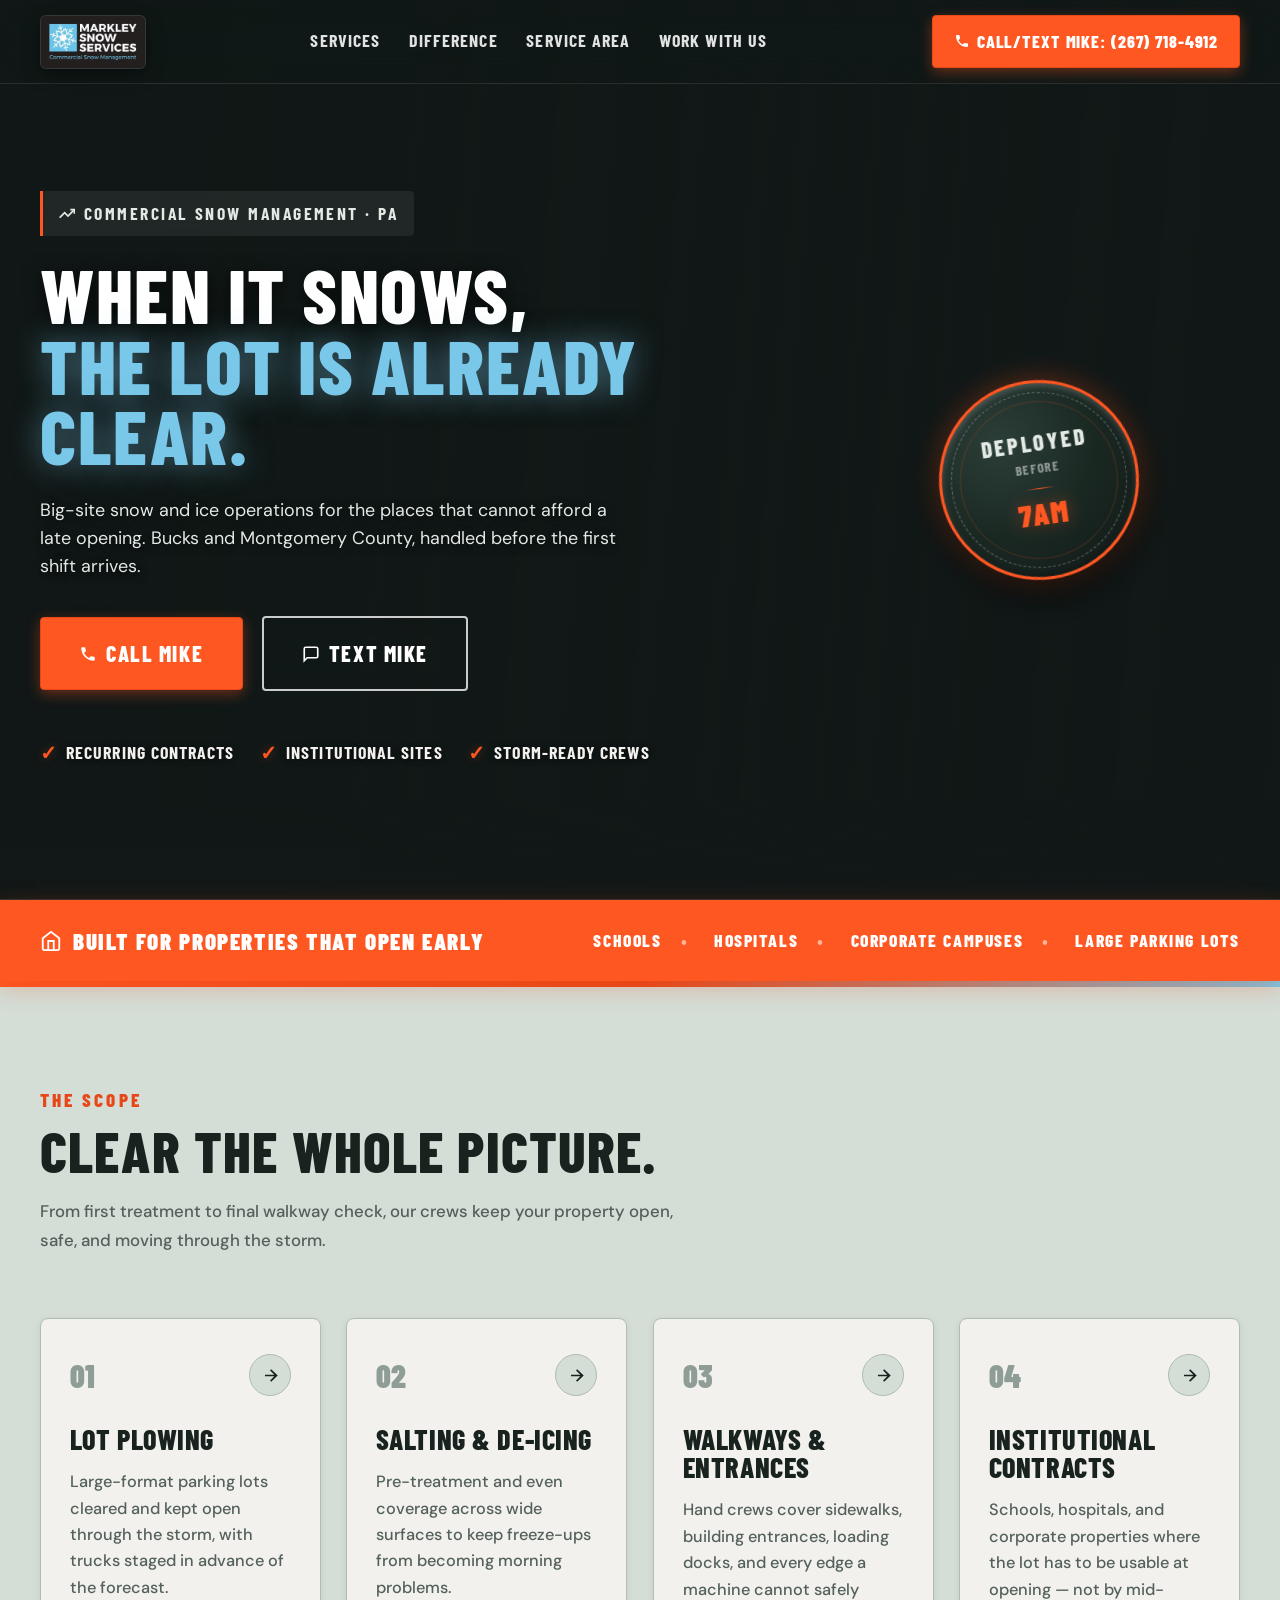
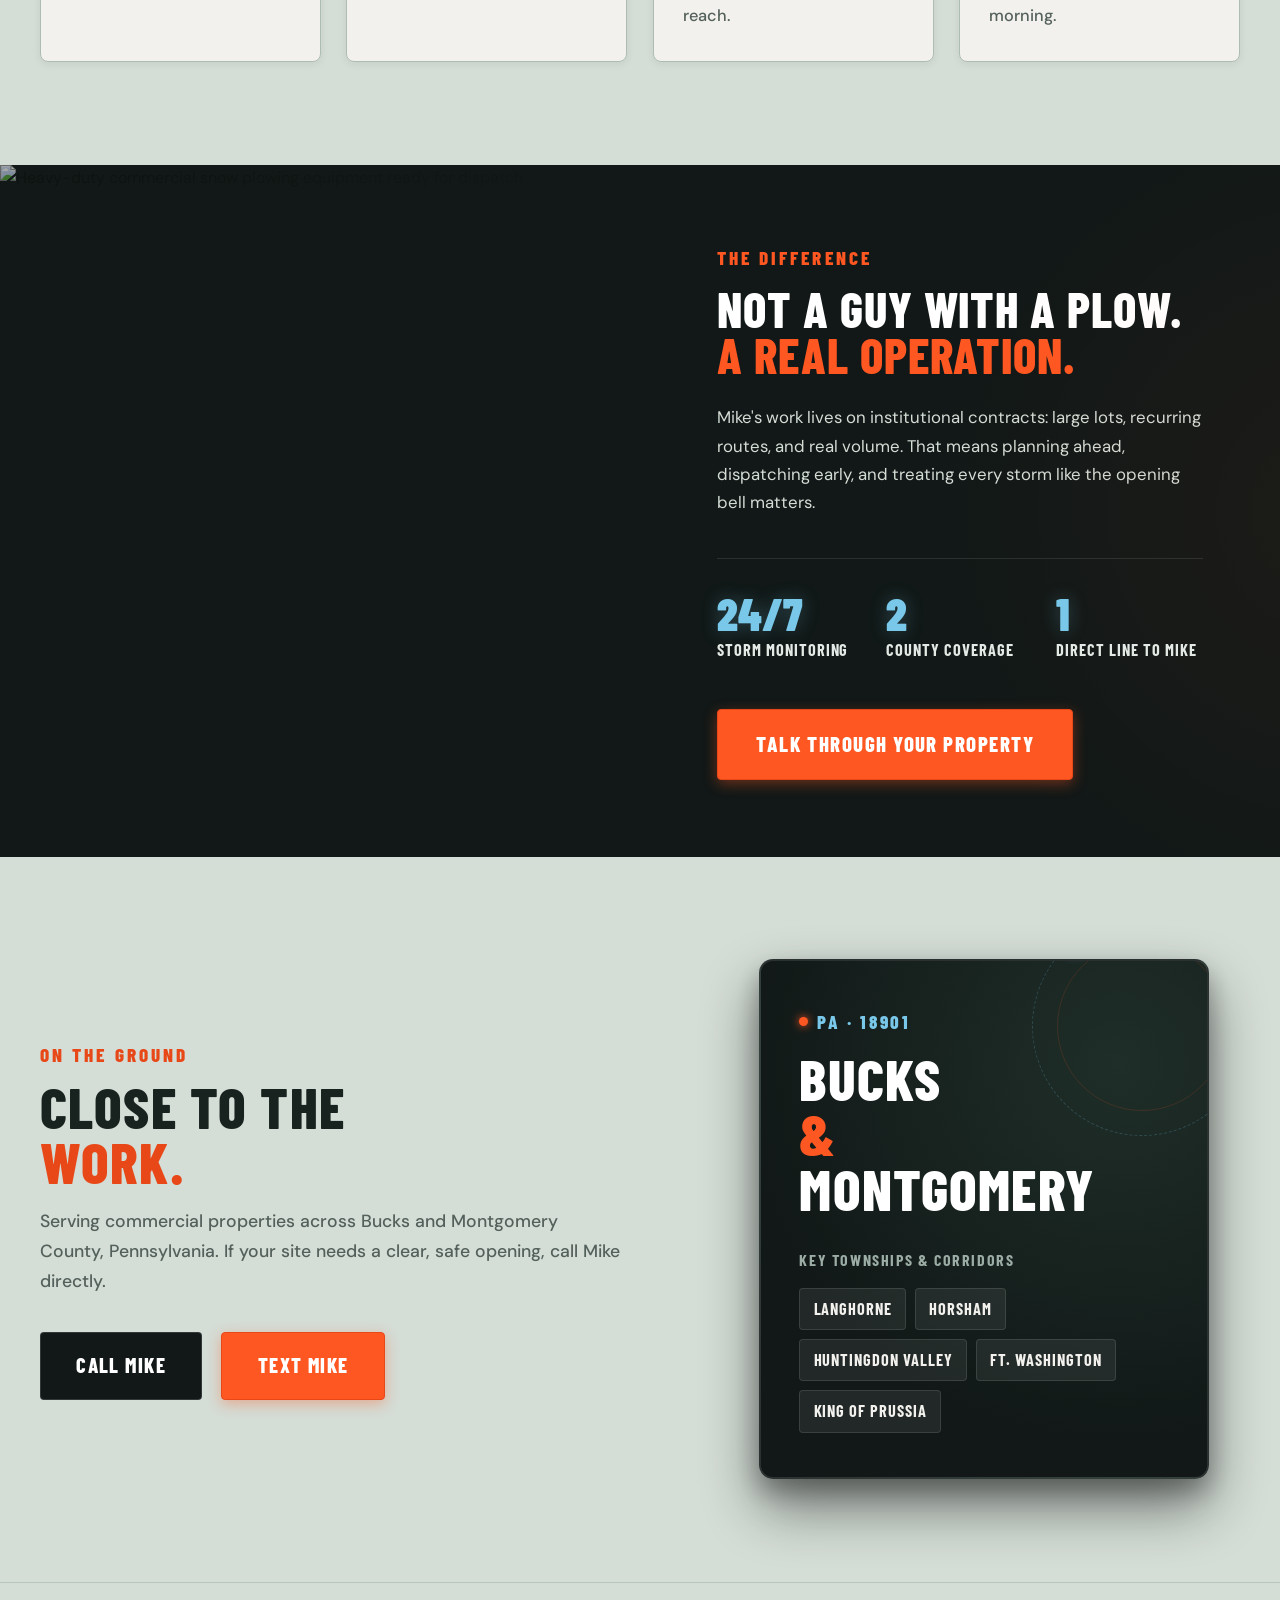
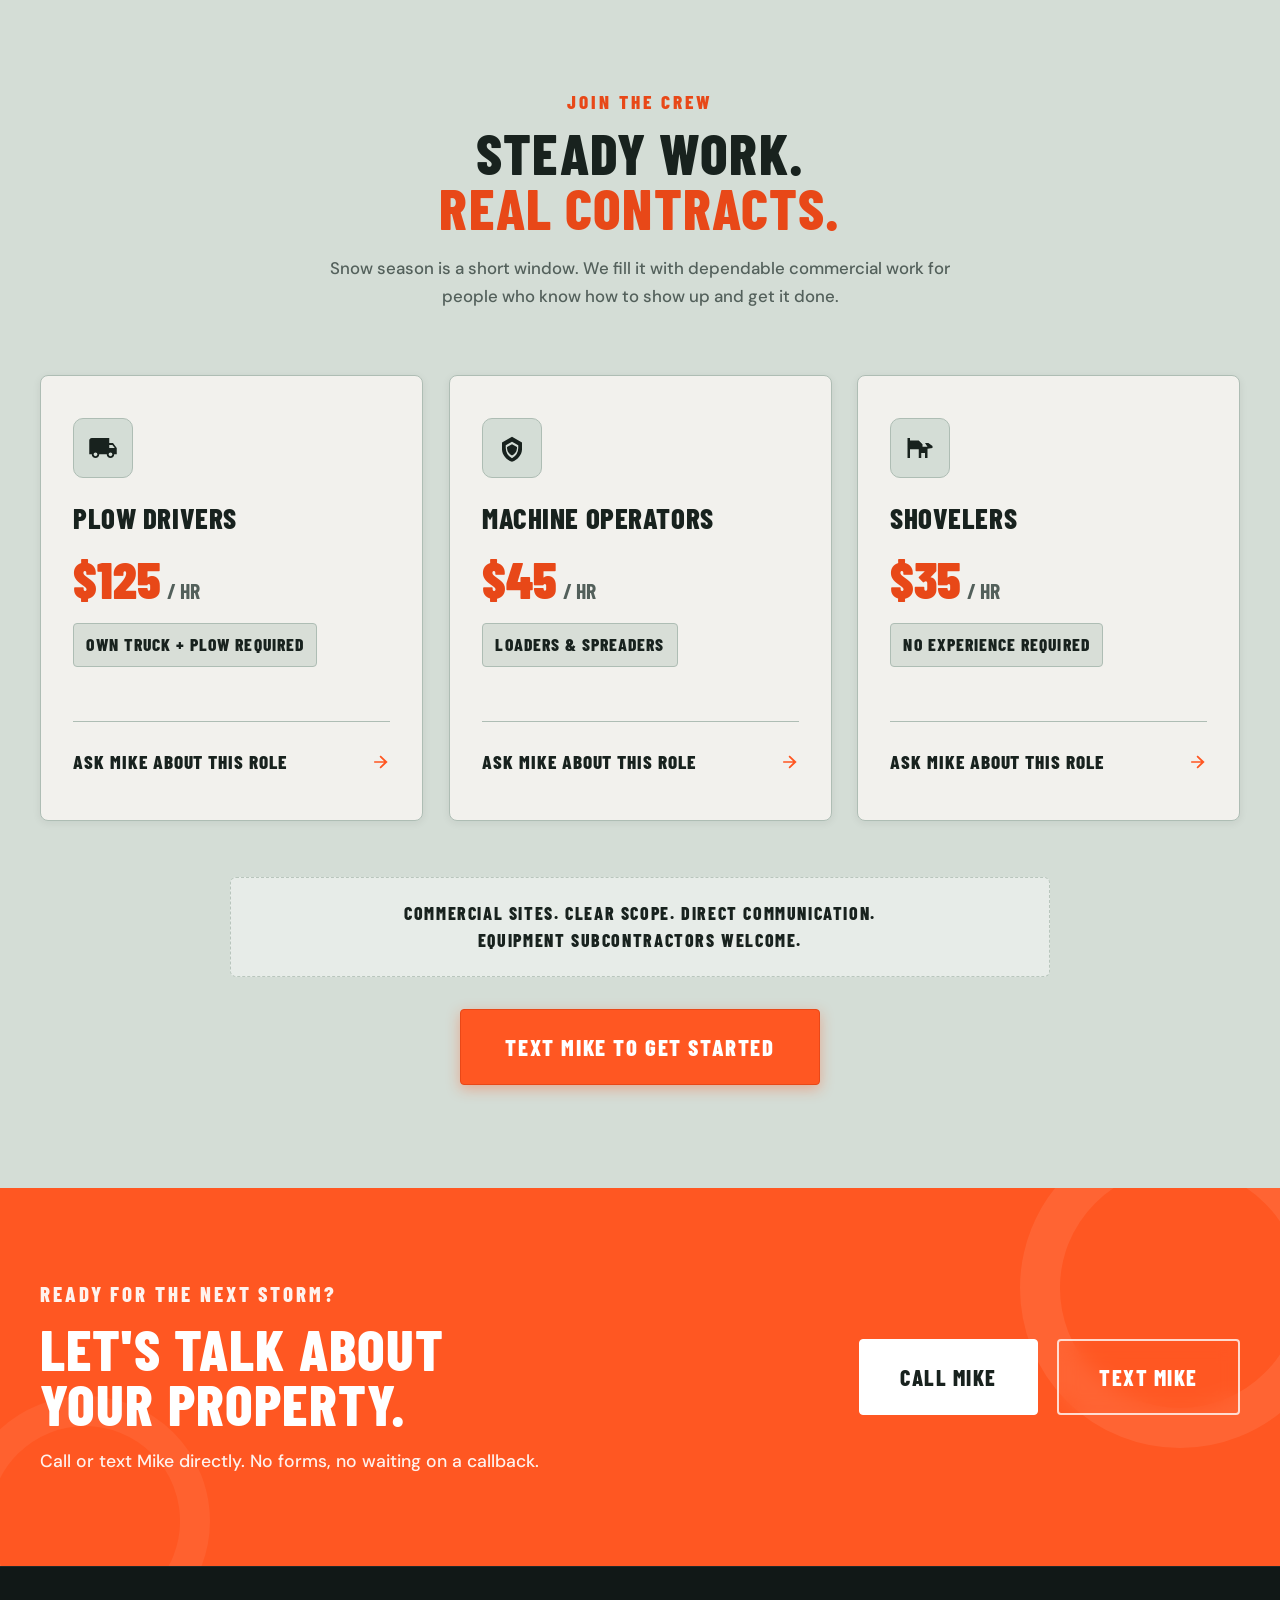
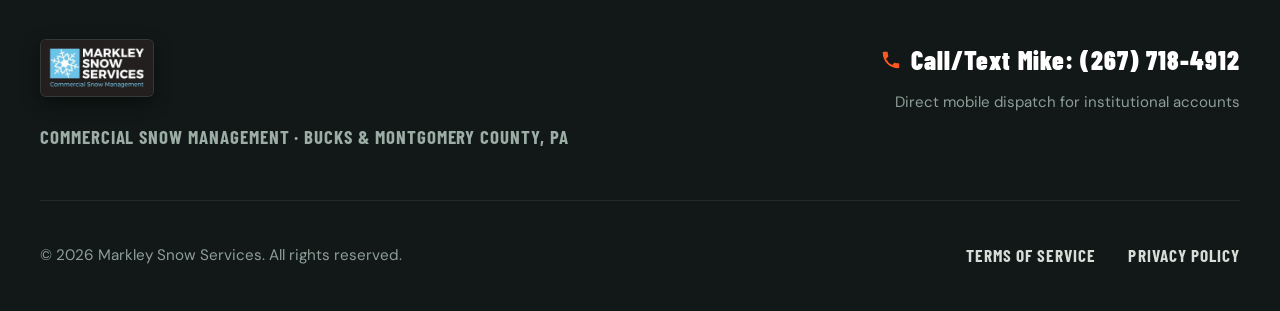
==== index.html @ 9f3886d8 "Initial commit" ====
<!DOCTYPE html>
<html lang="en">
<head>
  <meta charset="UTF-8">
  <meta name="viewport" content="width=device-width, initial-scale=1.0">
  <title>Markley Snow Services | Commercial Snow Management · Bucks &amp; Montgomery County, PA</title>
  <meta name="description" content="Commercial snow management and snow removal for institutional sites in Bucks and Montgomery County, PA. Call or text Mike directly: (267) 718-4912. Lot plowing, salting, de-icing, and recurring institutional contracts.">
  <meta name="robots" content="index, follow">
  <link rel="preconnect" href="https://fonts.googleapis.com">
  <link rel="preconnect" href="https://fonts.gstatic.com" crossorigin>
  <link rel="stylesheet" href="css/style.css">
  <link rel="icon" type="image/jpeg" href="logo.jpg">
</head>
<body>

  <!-- ================================================================
       NAVIGATION BAR — Sticky glassmorphic, 3D logo, mobile drawer
       ================================================================ -->
  <header class="site-nav" id="site-navigation" data-testid="site-navigation" role="banner">
    <div class="container nav-container">

      <!-- 3D Brand Logo -->
      <a href="#" class="brand-logo-wrap" data-testid="brand-home" aria-label="Markley Snow Services — Return to top">
        <div class="brand-logo-frame" role="img" aria-label="Markley Snow Services Logo">
          <img src="logo.jpg" alt="Markley Snow Services Commercial Snow Management logo" class="brand-logo-img" width="180" height="54">
        </div>
      </a>

      <!-- Desktop Navigation -->
      <nav aria-label="Primary navigation">
        <ul class="nav-menu" role="list">
          <li role="listitem"><a href="#services"              class="nav-link" data-testid="nav-services-link">Services</a></li>
          <li role="listitem"><a href="#operational-difference" class="nav-link">Difference</a></li>
          <li role="listitem"><a href="#service-area"          class="nav-link" data-testid="nav-area-link">Service Area</a></li>
          <li role="listitem"><a href="#hiring"                class="nav-link" data-testid="nav-hiring-link">Work With Us</a></li>
        </ul>
      </nav>

      <!-- Phone CTA — far right -->
      <a href="tel:+12677184912" class="nav-cta" data-testid="nav-call-link" aria-label="Call or Text Mike at (267) 718-4912">
        <svg class="nav-phone-icon" viewBox="0 0 24 24" aria-hidden="true" focusable="false">
          <path d="M6.62 10.79a15.05 15.05 0 006.59 6.59l2.2-2.2c.27-.27.67-.36 1.02-.24 1.12.37 2.33.57 3.57.57.55 0 1 .45 1 1V20c0 .55-.45 1-1 1-9.39 0-17-7.61-17-17 0-.55.45-1 1-1h3.5c.55 0 1 .45 1 1 0 1.25.2 2.45.57 3.57.11.35.03.74-.25 1.02l-2.2 2.2z"/>
        </svg>
        Call/Text Mike: (267)&nbsp;718-4912
      </a>

      <!-- Mobile Hamburger -->
      <button class="mobile-menu-btn"
              id="mobile-menu-button"
              data-testid="mobile-menu-button"
              aria-label="Toggle navigation menu"
              aria-expanded="false"
              aria-controls="mobile-nav-drawer">
        <!-- Hamburger icon (shown by default) -->
        <svg class="hamburger-icon" viewBox="0 0 24 24" fill="none" aria-hidden="true" focusable="false">
          <line x1="3" y1="6"  x2="21" y2="6"></line>
          <line x1="3" y1="12" x2="21" y2="12"></line>
          <line x1="3" y1="18" x2="21" y2="18"></line>
        </svg>
        <!-- Close icon (shown when open via CSS) -->
        <svg class="close-icon" viewBox="0 0 24 24" fill="none" aria-hidden="true" focusable="false">
          <line x1="18" y1="6"  x2="6"  y2="18"></line>
          <line x1="6"  y1="6"  x2="18" y2="18"></line>
        </svg>
      </button>
    </div>

    <!-- Mobile Slide Drawer -->
    <nav class="mobile-nav-drawer" id="mobile-nav-drawer" aria-label="Mobile navigation" aria-hidden="true">
      <a href="#services"               class="nav-link">Services</a>
      <a href="#operational-difference" class="nav-link">The Difference</a>
      <a href="#service-area"           class="nav-link">Service Area</a>
      <a href="#hiring"                 class="nav-link">Work With Us</a>
      <a href="tel:+12677184912"        class="nav-cta">Call/Text Mike: (267) 718-4912</a>
    </nav>
  </header>

  <main id="main-content">

    <!-- ================================================================
         HERO — Full Viewport, Deep Scrim, 3D Parallax, Floating Badge
         ================================================================ -->
    <section class="hero-section" id="hero-section" data-testid="hero-section" aria-label="Hero">

      <!-- Parallax Background Image Layer -->
      <div class="hero-bg-wrapper" aria-hidden="true">
        <img
          src="https://images.pexels.com/photos/35826506/pexels-photo-35826506.jpeg?auto=compress&cs=tinysrgb&dpr=2&h=1200&w=1600"
          alt=""
          class="hero-bg-img"
          loading="eager"
          fetchpriority="high"
        >
      </div>
      <!-- Directional contrast overlay (text safe on left, image reveals on right) -->
      <div class="hero-overlay"     aria-hidden="true"></div>
      <div class="hero-bottom-fade" aria-hidden="true"></div>

      <div class="container hero-container">

        <!-- Left: Hero Copy -->
        <div class="hero-content">

          <div class="hero-eyebrow">
            <svg width="16" height="16" viewBox="0 0 24 24" fill="none" stroke="currentColor" stroke-width="2.5" aria-hidden="true">
              <polyline points="23 7 13.5 16.5 8.5 11.5 1 19"></polyline>
              <polyline points="17 7 23 7 23 13"></polyline>
            </svg>
            COMMERCIAL SNOW MANAGEMENT · PA
          </div>

          <h1 class="hero-title">
            <span class="title-white">WHEN IT SNOWS,</span>
            <span class="title-blue">THE LOT IS ALREADY CLEAR.</span>
          </h1>

          <p class="hero-description">
            Big-site snow and ice operations for the places that cannot afford a late opening.
            Bucks and Montgomery County, handled before the first shift arrives.
          </p>

          <div class="hero-actions">
            <a href="tel:+12677184912" class="btn btn-primary" data-testid="call-mike-button" aria-label="Call Mike at (267) 718-4912">
              <svg width="18" height="18" viewBox="0 0 24 24" fill="currentColor" aria-hidden="true">
                <path d="M6.62 10.79a15.05 15.05 0 006.59 6.59l2.2-2.2c.27-.27.67-.36 1.02-.24 1.12.37 2.33.57 3.57.57.55 0 1 .45 1 1V20c0 .55-.45 1-1 1-9.39 0-17-7.61-17-17 0-.55.45-1 1-1h3.5c.55 0 1 .45 1 1 0 1.25.2 2.45.57 3.57.11.35.03.74-.25 1.02l-2.2 2.2z"/>
              </svg>
              CALL MIKE
            </a>
            <a href="sms:+12677184912" class="btn btn-secondary" data-testid="text-mike-button" aria-label="Text Mike at (267) 718-4912">
              <svg width="18" height="18" viewBox="0 0 24 24" fill="none" stroke="currentColor" stroke-width="2.2" aria-hidden="true">
                <path d="M21 15a2 2 0 0 1-2 2H7l-4 4V5a2 2 0 0 1 2-2h14a2 2 0 0 1 2 2z"/>
              </svg>
              TEXT MIKE
            </a>
          </div>

          <!-- Proof Points -->
          <ul class="hero-proof-list" aria-label="Service highlights">
            <li class="hero-proof-item"><span class="hero-proof-check" aria-hidden="true">✓</span> RECURRING CONTRACTS</li>
            <li class="hero-proof-item"><span class="hero-proof-check" aria-hidden="true">✓</span> INSTITUTIONAL SITES</li>
            <li class="hero-proof-item"><span class="hero-proof-check" aria-hidden="true">✓</span> STORM-READY CREWS</li>
          </ul>
        </div>

        <!-- Right: 3D Floating Stamp -->
        <div class="hero-stamp-wrap" aria-hidden="true">
          <div class="hero-stamp-badge">
            <div class="hero-stamp-inner-ring"></div>
            <div class="hero-stamp-inner-ring-2"></div>
            <span class="hero-stamp-top">DEPLOYED</span>
            <span class="hero-stamp-sub">BEFORE</span>
            <div  class="hero-stamp-divider"></div>
            <span class="hero-stamp-bottom">7AM</span>
          </div>
        </div>
      </div>
    </section>


    <!-- ================================================================
         INSTITUTIONAL CLIENT STRIP — High-vis orange
         ================================================================ -->
    <section class="client-strip" aria-label="Client types we serve">
      <div class="container client-strip-container">
        <div class="client-strip-lead">
          <svg viewBox="0 0 24 24" aria-hidden="true" focusable="false">
            <path d="M3 9l9-7 9 7v11a2 2 0 0 1-2 2H5a2 2 0 0 1-2-2z" stroke-width="2" stroke="currentColor" fill="none"/>
            <polyline points="9 22 9 12 15 12 15 22" stroke="currentColor" stroke-width="2" fill="none"/>
          </svg>
          BUILT FOR PROPERTIES THAT OPEN EARLY
        </div>
        <ul class="client-strip-types" aria-label="Target client types" role="list">
          <li class="client-type-item">SCHOOLS</li>
          <li class="client-type-item">HOSPITALS</li>
          <li class="client-type-item">CORPORATE CAMPUSES</li>
          <li class="client-type-item">LARGE PARKING LOTS</li>
        </ul>
      </div>
    </section>


    <!-- ================================================================
         SERVICES SECTION — Pale Sage, 4×3D Hover Cards
         ================================================================ -->
    <section class="services-section" id="services" data-testid="services-section">
      <div class="container">
        <div class="section-header-wrap reveal">
          <span class="section-subtitle">THE SCOPE</span>
          <h2 class="section-title">CLEAR THE WHOLE PICTURE.</h2>
          <p class="section-description">
            From first treatment to final walkway check, our crews keep your property open,
            safe, and moving through the storm.
          </p>
        </div>

        <div class="services-grid">

          <!-- Card 01: Lot Plowing -->
          <article class="service-card reveal reveal-delay-1" data-testid="service-card-01">
            <div class="service-card-header">
              <span class="service-number">01</span>
              <div class="service-arrow-wrap" aria-hidden="true">
                <svg class="service-arrow-icon" viewBox="0 0 24 24">
                  <path d="M5 13h11.86l-5.43 5.43 1.42 1.42L21.14 12l-8.29-7.85-1.42 1.42L16.86 11H5v2z"/>
                </svg>
              </div>
            </div>
            <div class="service-card-body">
              <h3 class="service-card-title">LOT PLOWING</h3>
              <p class="service-card-desc">
                Large-format parking lots cleared and kept open through the storm, with trucks
                staged in advance of the forecast.
              </p>
            </div>
          </article>

          <!-- Card 02: Salting & De-Icing -->
          <article class="service-card reveal reveal-delay-2" data-testid="service-card-02">
            <div class="service-card-header">
              <span class="service-number">02</span>
              <div class="service-arrow-wrap" aria-hidden="true">
                <svg class="service-arrow-icon" viewBox="0 0 24 24">
                  <path d="M5 13h11.86l-5.43 5.43 1.42 1.42L21.14 12l-8.29-7.85-1.42 1.42L16.86 11H5v2z"/>
                </svg>
              </div>
            </div>
            <div class="service-card-body">
              <h3 class="service-card-title">SALTING &amp; DE-ICING</h3>
              <p class="service-card-desc">
                Pre-treatment and even coverage across wide surfaces to keep freeze-ups
                from becoming morning problems.
              </p>
            </div>
          </article>

          <!-- Card 03: Walkways & Entrances -->
          <article class="service-card reveal reveal-delay-3" data-testid="service-card-03">
            <div class="service-card-header">
              <span class="service-number">03</span>
              <div class="service-arrow-wrap" aria-hidden="true">
                <svg class="service-arrow-icon" viewBox="0 0 24 24">
                  <path d="M5 13h11.86l-5.43 5.43 1.42 1.42L21.14 12l-8.29-7.85-1.42 1.42L16.86 11H5v2z"/>
                </svg>
              </div>
            </div>
            <div class="service-card-body">
              <h3 class="service-card-title">WALKWAYS &amp; ENTRANCES</h3>
              <p class="service-card-desc">
                Hand crews cover sidewalks, building entrances, loading docks, and every
                edge a machine cannot safely reach.
              </p>
            </div>
          </article>

          <!-- Card 04: Institutional Contracts -->
          <article class="service-card reveal reveal-delay-4" data-testid="service-card-04">
            <div class="service-card-header">
              <span class="service-number">04</span>
              <div class="service-arrow-wrap" aria-hidden="true">
                <svg class="service-arrow-icon" viewBox="0 0 24 24">
                  <path d="M5 13h11.86l-5.43 5.43 1.42 1.42L21.14 12l-8.29-7.85-1.42 1.42L16.86 11H5v2z"/>
                </svg>
              </div>
            </div>
            <div class="service-card-body">
              <h3 class="service-card-title">INSTITUTIONAL CONTRACTS</h3>
              <p class="service-card-desc">
                Schools, hospitals, and corporate properties where the lot has to be usable
                at opening — not by mid-morning.
              </p>
            </div>
          </article>

        </div>
      </div>
    </section>


    <!-- ================================================================
         OPERATIONAL DIFFERENCE — Split, Image Zoom + Dark Panel
         ================================================================ -->
    <section class="difference-section" id="operational-difference">
      <div class="difference-grid">

        <!-- Left: Equipment Photo -->
        <div class="diff-image-col" aria-hidden="true">
          <img
            src="https://images.pexels.com/photos/29344147/pexels-photo-29344147.jpeg?auto=compress&cs=tinysrgb&dpr=2&h=1000&w=1200"
            alt="Heavy-duty commercial snow plowing equipment ready for dispatch"
            class="diff-image"
            loading="lazy"
          >
          <div class="diff-image-scrim"></div>
        </div>

        <!-- Right: Charcoal Panel with Stats -->
        <div class="diff-content-col">
          <span class="diff-eyebrow">THE DIFFERENCE</span>
          <h2 class="diff-title">
            NOT A GUY WITH A PLOW.<br>
            <span class="orange-emphasis">A REAL OPERATION.</span>
          </h2>

          <p class="diff-body">
            Mike's work lives on institutional contracts: large lots, recurring routes,
            and real volume. That means planning ahead, dispatching early, and treating
            every storm like the opening bell matters.
          </p>

          <div class="diff-stats-grid">
            <div class="diff-stat-item reveal">
              <span class="diff-stat-number">24/7</span>
              <span class="diff-stat-label">Storm monitoring</span>
            </div>
            <div class="diff-stat-item reveal reveal-delay-1">
              <span class="diff-stat-number">2</span>
              <span class="diff-stat-label">County coverage</span>
            </div>
            <div class="diff-stat-item reveal reveal-delay-2">
              <span class="diff-stat-number">1</span>
              <span class="diff-stat-label">Direct line to Mike</span>
            </div>
          </div>

          <a href="tel:+12677184912" class="btn btn-primary">
            TALK THROUGH YOUR PROPERTY
          </a>
        </div>
      </div>
    </section>


    <!-- ================================================================
         SERVICE AREA — Sage bg, 3D County Orbit Card
         ================================================================ -->
    <section class="area-section" id="service-area" data-testid="service-area-section">
      <div class="container area-grid">

        <!-- Left: Copy & CTAs -->
        <div class="area-content reveal">
          <span class="section-subtitle">ON THE GROUND</span>
          <h2 class="section-title">
            CLOSE TO THE<br>
            <span class="text-orange">WORK.</span>
          </h2>
          <p class="area-description">
            Serving commercial properties across Bucks and Montgomery County, Pennsylvania.
            If your site needs a clear, safe opening, call Mike directly.
          </p>
          <div class="area-actions">
            <a href="tel:+12677184912" class="btn btn-dark">CALL MIKE</a>
            <a href="sms:+12677184912" class="btn btn-primary">TEXT MIKE</a>
          </div>
        </div>

        <!-- Right: 3D County Orbit Card -->
        <div class="area-card-wrap reveal reveal-delay-2">
          <div class="county-card" aria-label="Coverage area: Bucks and Montgomery County, PA">
            <!-- Orbital graphics -->
            <div class="county-orbit-graphic"  aria-hidden="true"></div>
            <div class="county-orbit-inner"    aria-hidden="true"></div>

            <div class="county-code">
              <span class="county-code-dot" aria-hidden="true"></span>
              PA · 18901
            </div>
            <h3 class="county-main-heading">
              BUCKS<br>
              <span class="orange-amp">&amp;</span><br>
              MONTGOMERY
            </h3>

            <p class="county-town-tags-title">Key townships &amp; corridors</p>
            <ul class="county-town-tags" aria-label="Service townships" role="list">
              <li class="town-tag">LANGHORNE</li>
              <li class="town-tag">HORSHAM</li>
              <li class="town-tag">HUNTINGDON VALLEY</li>
              <li class="town-tag">FT. WASHINGTON</li>
              <li class="town-tag">KING OF PRUSSIA</li>
            </ul>
          </div>
        </div>

      </div>
    </section>


    <!-- ================================================================
         HIRING SECTION — 3D Rate Cards, Config-driven rates
         ================================================================ -->
    <section class="hiring-section" id="hiring" data-testid="hiring-section">
      <div class="container">

        <div class="hiring-intro-wrap reveal">
          <span class="section-subtitle">JOIN THE CREW</span>
          <h2 class="section-title">
            STEADY WORK.<br>
            <span class="text-orange">REAL CONTRACTS.</span>
          </h2>
          <p class="section-description">
            Snow season is a short window. We fill it with dependable commercial work
            for people who know how to show up and get it done.
          </p>
        </div>

        <div class="hiring-grid">

          <!-- Rate Card 1: Plow Drivers — $125/hr -->
          <a href="sms:+12677184912"
             class="rate-card reveal reveal-delay-1"
             data-testid="hiring-card-plow-drivers"
             aria-label="Text Mike about Plow Drivers role — $125 per hour">
            <div class="rate-card-top">
              <div class="rate-card-icon-wrap" aria-hidden="true">
                <svg class="rate-card-icon" viewBox="0 0 24 24">
                  <path d="M20 8h-3V4H3c-1.1 0-2 .9-2 2v11h2c0 1.66 1.34 3 3 3s3-1.34 3-3h6c0 1.66 1.34 3 3 3s3-1.34 3-3h2v-5l-3-4zM6 18.5c-.83 0-1.5-.67-1.5-1.5s.67-1.5 1.5-1.5 1.5.67 1.5 1.5-.67 1.5-1.5 1.5zm13.5-9l1.96 2.5H17V9.5h2.5zm-1.5 9c-.83 0-1.5-.67-1.5-1.5s.67-1.5 1.5-1.5 1.5.67 1.5 1.5-.67 1.5-1.5 1.5z"/>
                </svg>
              </div>
              <h3 class="rate-card-title">PLOW DRIVERS</h3>
              <div class="rate-price-row">
                <span class="rate-amount">$125</span>
                <span class="rate-unit">/ HR</span>
              </div>
              <span class="rate-note">OWN TRUCK + PLOW REQUIRED</span>
            </div>
            <div class="rate-card-action">
              <span class="rate-action-text">Ask Mike about this role</span>
              <svg class="rate-action-arrow" viewBox="0 0 24 24" aria-hidden="true">
                <path d="M5 13h11.86l-5.43 5.43 1.42 1.42L21.14 12l-8.29-7.85-1.42 1.42L16.86 11H5v2z"/>
              </svg>
            </div>
          </a>

          <!-- Rate Card 2: Machine Operators — $45/hr -->
          <a href="sms:+12677184912"
             class="rate-card reveal reveal-delay-2"
             data-testid="hiring-card-machine-operators"
             aria-label="Text Mike about Machine Operators role — $45 per hour">
            <div class="rate-card-top">
              <div class="rate-card-icon-wrap" aria-hidden="true">
                <svg class="rate-card-icon" viewBox="0 0 24 24">
                  <path d="M12 3L4 7.5v5.5C4 17.39 7.41 21.5 12 23c4.59-1.5 8-5.61 8-10V7.5L12 3zm0 4l5 2.75V12a9.54 9.54 0 01-5 8.23A9.54 9.54 0 017 12V9.75L12 7zm0 2L8 11.25v1A7.06 7.06 0 0012 18a7.06 7.06 0 004-5.75v-1L12 9z"/>
                </svg>
              </div>
              <h3 class="rate-card-title">MACHINE OPERATORS</h3>
              <div class="rate-price-row">
                <span class="rate-amount">$45</span>
                <span class="rate-unit">/ HR</span>
              </div>
              <span class="rate-note">LOADERS &amp; SPREADERS</span>
            </div>
            <div class="rate-card-action">
              <span class="rate-action-text">Ask Mike about this role</span>
              <svg class="rate-action-arrow" viewBox="0 0 24 24" aria-hidden="true">
                <path d="M5 13h11.86l-5.43 5.43 1.42 1.42L21.14 12l-8.29-7.85-1.42 1.42L16.86 11H5v2z"/>
              </svg>
            </div>
          </a>

          <!-- Rate Card 3: Shovelers — $35/hr -->
          <a href="sms:+12677184912"
             class="rate-card reveal reveal-delay-3"
             data-testid="hiring-card-shovelers"
             aria-label="Text Mike about Shovelers role — $35 per hour">
            <div class="rate-card-top">
              <div class="rate-card-icon-wrap" aria-hidden="true">
                <svg class="rate-card-icon" viewBox="0 0 24 24">
                  <path d="M22 11H14V9l-3-3H4V4H2v16h2v-7h7v7h2v-4h3v4h2v-7.42l4-.58V11zm-6-3h2.69L22 10.4V11h-4l-2-3z"/>
                </svg>
              </div>
              <h3 class="rate-card-title">SHOVELERS</h3>
              <div class="rate-price-row">
                <span class="rate-amount">$35</span>
                <span class="rate-unit">/ HR</span>
              </div>
              <span class="rate-note">NO EXPERIENCE REQUIRED</span>
            </div>
            <div class="rate-card-action">
              <span class="rate-action-text">Ask Mike about this role</span>
              <svg class="rate-action-arrow" viewBox="0 0 24 24" aria-hidden="true">
                <path d="M5 13h11.86l-5.43 5.43 1.42 1.42L21.14 12l-8.29-7.85-1.42 1.42L16.86 11H5v2z"/>
              </svg>
            </div>
          </a>

        </div>

        <!-- Hiring Footer Note & CTA -->
        <div class="hiring-footer-content reveal">
          <p class="hiring-commercial-scope">
            COMMERCIAL SITES. CLEAR SCOPE. DIRECT COMMUNICATION.<br>
            EQUIPMENT SUBCONTRACTORS WELCOME.
          </p>
          <a href="sms:+12677184912" class="btn btn-primary">
            TEXT MIKE TO GET STARTED
          </a>
        </div>

      </div>
    </section>


    <!-- ================================================================
         CONTACT BAND — Full-width high-vis orange CTA
         ================================================================ -->
    <section class="contact-band" aria-label="Contact Mike directly">
      <div class="container contact-band-container">
        <div class="contact-band-content">
          <div class="contact-band-eyebrow">READY FOR THE NEXT STORM?</div>
          <h2 class="contact-band-title">
            LET'S TALK ABOUT<br>
            YOUR PROPERTY.
          </h2>
          <p class="contact-band-desc">
            Call or text Mike directly. No forms, no waiting on a callback.
          </p>
        </div>

        <div class="contact-band-actions">
          <a href="tel:+12677184912" class="btn btn-white">CALL MIKE</a>
          <a href="sms:+12677184912" class="btn btn-secondary">TEXT MIKE</a>
        </div>
      </div>
    </section>

  </main>


  <!-- ================================================================
       FOOTER — Dark charcoal, legal links, direct phone
       ================================================================ -->
  <footer class="site-footer" role="contentinfo">
    <div class="container">
      <div class="footer-top-grid">

        <!-- Brand left -->
        <div class="footer-brand-wrap">
          <a href="#" aria-label="Markley Snow Services — Return to top">
            <div class="footer-logo-frame">
              <img src="logo.jpg" alt="Markley Snow Services" class="brand-logo-img" width="180" height="56">
            </div>
          </a>
          <p class="footer-tagline">
            Commercial snow management · Bucks &amp; Montgomery County, PA
          </p>
        </div>

        <!-- Contact right -->
        <div class="footer-contact-block">
          <a href="tel:+12677184912" class="footer-phone-cta" aria-label="Call or text Mike at (267) 718-4912">
            <svg viewBox="0 0 24 24" fill="currentColor" aria-hidden="true" focusable="false">
              <path d="M6.62 10.79a15.05 15.05 0 006.59 6.59l2.2-2.2c.27-.27.67-.36 1.02-.24 1.12.37 2.33.57 3.57.57.55 0 1 .45 1 1V20c0 .55-.45 1-1 1-9.39 0-17-7.61-17-17 0-.55.45-1 1-1h3.5c.55 0 1 .45 1 1 0 1.25.2 2.45.57 3.57.11.35.03.74-.25 1.02l-2.2 2.2z"/>
            </svg>
            Call/Text Mike: (267) 718-4912
          </a>
          <span class="footer-sub-text">Direct mobile dispatch for institutional accounts</span>
        </div>
      </div>

      <div class="footer-bottom-row">
        <p class="footer-copy">
          &copy; <span id="year">2026</span> Markley Snow Services. All rights reserved.
        </p>
        <ul class="footer-legal-links" role="list">
          <li role="listitem"><a href="terms.html"   class="footer-legal-link" data-testid="terms-link">Terms of Service</a></li>
          <li role="listitem"><a href="privacy.html" class="footer-legal-link" data-testid="privacy-link">Privacy Policy</a></li>
        </ul>
      </div>
    </div>
  </footer>


  <!-- ================================================================
       TIMED HIRING POPUP — Fires at 5s, 3D entrance, ESC/click closes
       ================================================================ -->
  <div class="hiring-popup-backdrop"
       id="hiring-popup"
       data-testid="hiring-popup"
       role="dialog"
       aria-modal="true"
       aria-labelledby="popup-heading"
       aria-hidden="true">

    <div class="hiring-popup-panel" role="document">

      <!-- ✕ Close Button -->
      <button class="hiring-popup-close"
              id="hiring-popup-close"
              data-testid="hiring-popup-close"
              aria-label="Close hiring popup">
        <svg viewBox="0 0 24 24" fill="none" stroke="currentColor" aria-hidden="true" focusable="false">
          <line x1="18" y1="6"  x2="6"  y2="18"></line>
          <line x1="6"  y1="6"  x2="18" y2="18"></line>
        </svg>
      </button>

      <div class="popup-eyebrow">WINTER STAFFING</div>
      <h2 class="popup-title" id="popup-heading">
        KEEP THE SNOW<br>
        <span style="color:var(--orange);">MOVING.</span>
      </h2>

      <p class="popup-desc">
        We're bringing on plow drivers, machine operators, shovelers, and equipment
        subcontractors for commercial routes.
      </p>

      <!-- Rates List -->
      <div class="popup-rates-list" data-testid="hiring-rates" aria-label="Hiring rates">
        <div class="popup-rate-item">
          <span class="popup-role-name">PLOW DRIVERS</span>
          <span class="popup-role-pay">$125 / HR</span>
        </div>
        <div class="popup-rate-item">
          <span class="popup-role-name">MACHINE OPERATORS</span>
          <span class="popup-role-pay">$45 / HR</span>
        </div>
        <div class="popup-rate-item">
          <span class="popup-role-name">SHOVELERS</span>
          <span class="popup-role-pay">$35 / HR</span>
        </div>
      </div>

      <div class="popup-actions">
        <a href="tel:+12677184912" class="btn btn-secondary">CALL MIKE</a>
        <a href="sms:+12677184912" class="btn btn-primary">TEXT MIKE</a>
      </div>

    </div>
  </div>

  <script src="js/main.js"></script>
</body>
</html>
---- css/style.css ----
/* ==========================================================================
   MARKLEY SNOW SERVICES — PREMIUM COMMERCIAL SNOW MANAGEMENT STYLESHEET
   Design System: Pale Sage, Charcoal Operational, High-Vis Orange, 3D Layers
   Revised & Completed: Full contrast guarantee, scroll animations, 3D depth
   ========================================================================== */

@import url('https://fonts.googleapis.com/css2?family=Barlow+Condensed:ital,wght@0,400;0,600;0,700;0,800;0,900;1,700;1,800&family=DM+Sans:ital,opsz,wght@0,9..40,400;0,9..40,500;0,9..40,600;0,9..40,700;1,9..40,400&display=swap');

/* ==========================================================================
   CSS CUSTOM PROPERTIES — DESIGN TOKENS
   ========================================================================== */
:root {
  /* Brand Colors */
  --sage:            #D4DDD6;
  --sage-light:      #E3E9E4;
  --sage-dark:       #B9C6BD;
  --sage-xdark:      #9BADA5;
  --orange:          #FF5722;
  --orange-dark:     #E84818;
  --orange-glow:     rgba(255, 87, 34, 0.38);
  --deep-green:      #18221E;
  --charcoal:        #111817;
  --charcoal-mid:    #17211E;
  --charcoal-light:  #1F2C27;
  --blue-snow:       #79C8E9;
  --blue-glow:       rgba(121, 200, 233, 0.28);
  --paper:           #F2F1ED;
  --muted:           #53605B;
  --muted-light:     #8E9E97;
  --border:          #AEBDB4;
  --border-dark:     rgba(255, 255, 255, 0.12);
  --white:           #FFFFFF;

  /* Typography Stacks */
  --font-heading: 'Barlow Condensed', 'Arial Narrow', Arial, sans-serif;
  --font-body:    'DM Sans', -apple-system, BlinkMacSystemFont, 'Segoe UI', sans-serif;

  /* Shadow Tokens */
  --shadow-sm:        0 2px 8px rgba(17, 24, 23, 0.07);
  --shadow-md:        0 10px 24px -4px rgba(17, 24, 23, 0.12), 0 4px 10px -2px rgba(17, 24, 23, 0.07);
  --shadow-3d:        0 22px 44px rgba(24, 34, 30, 0.2), 0 8px 16px rgba(17, 24, 23, 0.1);
  --shadow-3d-orange: 0 20px 40px rgba(255, 87, 34, 0.28), 0 6px 14px rgba(232, 72, 24, 0.2);
  --shadow-3d-dark:   0 28px 56px rgba(0, 0, 0, 0.48), 0 12px 24px rgba(0, 0, 0, 0.28);

  /* Easing */
  --ease-out-expo: cubic-bezier(0.16, 1, 0.3, 1);
  --ease-in-out:   cubic-bezier(0.45, 0, 0.15, 1);
  --transition-fast:   180ms var(--ease-out-expo);
  --transition-smooth: 280ms var(--ease-out-expo);
  --transition-slow:   500ms var(--ease-out-expo);

  /* Layout */
  --container-max:  1300px;
  --header-height:  84px;
  --section-pad-v:  clamp(5rem, 8vw, 7.5rem);
}

/* ==========================================================================
   RESET & BASE
   ========================================================================== */
*, *::before, *::after {
  box-sizing: border-box;
  margin: 0;
  padding: 0;
}

html {
  font-size: 16px;
  scroll-behavior: smooth;
  -webkit-text-size-adjust: 100%;
}

body {
  font-family: var(--font-body);
  background-color: var(--sage);
  color: var(--deep-green);
  line-height: 1.65;
  overflow-x: hidden;
  -webkit-font-smoothing: antialiased;
  -moz-osx-font-smoothing: grayscale;
}

/* Lock body scroll when popup is open */
body.popup-open {
  overflow: hidden;
}

.container {
  width: 100%;
  max-width: var(--container-max);
  margin: 0 auto;
  padding-left:  clamp(1.2rem, 4vw, 2.5rem);
  padding-right: clamp(1.2rem, 4vw, 2.5rem);
}

/* Typography base — CONTRAST GUARANTEE */
h1, h2, h3, h4, h5 {
  font-family: var(--font-heading);
  text-transform: uppercase;
  letter-spacing: 0.02em;
  font-weight: 800;
  line-height: 0.95;
}

p { line-height: 1.68; }

a { color: inherit; text-decoration: none; }

img { max-width: 100%; height: auto; display: block; }

button { font-family: inherit; cursor: pointer; border: none; background: none; }

/* Keyboard focus visible ring */
:focus-visible {
  outline: 3px solid var(--orange);
  outline-offset: 3px;
  border-radius: 3px;
}

/* ==========================================================================
   SCROLL-DRIVEN ENTRANCE ANIMATIONS
   ========================================================================== */
.reveal {
  opacity: 0;
  transform: translateY(32px);
  transition: opacity 0.7s var(--ease-out-expo), transform 0.7s var(--ease-out-expo);
}

.reveal.visible {
  opacity: 1;
  transform: translateY(0);
}

.reveal-delay-1 { transition-delay: 0.1s; }
.reveal-delay-2 { transition-delay: 0.2s; }
.reveal-delay-3 { transition-delay: 0.3s; }
.reveal-delay-4 { transition-delay: 0.4s; }

/* ==========================================================================
   BUTTONS & CTAs
   ========================================================================== */
.btn {
  display: inline-flex;
  align-items: center;
  justify-content: center;
  gap: 0.55rem;
  font-family: var(--font-heading);
  font-size: 1.25rem;
  font-weight: 800;
  letter-spacing: 0.07em;
  text-transform: uppercase;
  padding: 0.95rem 1.9rem;
  border-radius: 4px;
  position: relative;
  overflow: hidden;
  text-align: center;
  white-space: nowrap;
  user-select: none;
  cursor: pointer;
  transition:
    transform     var(--transition-fast),
    box-shadow    var(--transition-fast),
    background    var(--transition-fast),
    color         var(--transition-fast),
    border-color  var(--transition-fast);
}

/* Sheen sweep */
.btn::before {
  content: '';
  position: absolute;
  top: 0; left: -120%;
  width: 60%; height: 100%;
  background: linear-gradient(90deg, transparent, rgba(255,255,255,0.22), transparent);
  transform: skewX(-20deg);
  transition: left 0.7s ease;
  pointer-events: none;
}
.btn:hover::before { left: 160%; }

.btn-primary {
  background: var(--orange);
  color: var(--white);
  border: 1.5px solid var(--orange-dark);
  box-shadow: 0 4px 14px var(--orange-glow);
}
.btn-primary:hover {
  background: var(--orange-dark);
  transform: translateY(-3px);
  box-shadow: var(--shadow-3d-orange);
}

.btn-secondary {
  background: transparent;
  color: var(--white);
  border: 2px solid rgba(255,255,255,0.78);
  backdrop-filter: blur(10px);
}
.btn-secondary:hover {
  background: rgba(255,255,255,0.12);
  border-color: var(--white);
  transform: translateY(-3px);
  box-shadow: 0 8px 22px rgba(0,0,0,0.28);
}

.btn-dark {
  background: var(--charcoal);
  color: var(--white);
  border: 1.5px solid rgba(255,255,255,0.14);
}
.btn-dark:hover {
  background: var(--charcoal-light);
  border-color: var(--orange);
  transform: translateY(-3px);
  box-shadow: 0 8px 24px rgba(17,24,23,0.32);
}

.btn-white {
  background: var(--white);
  color: var(--deep-green);
  border: 1.5px solid var(--white);
}
.btn-white:hover {
  background: var(--paper);
  color: var(--orange-dark);
  transform: translateY(-3px);
  box-shadow: 0 8px 24px rgba(0,0,0,0.22);
}

/* ==========================================================================
   NAVIGATION BAR — STICKY, GLASSMORPHIC, 3D LOGO
   ========================================================================== */
.site-nav {
  position: fixed;
  top: 0; left: 0; right: 0;
  z-index: 1000;
  height: var(--header-height);
  display: flex;
  align-items: center;
  background: rgba(17, 24, 23, 0.72);
  backdrop-filter: blur(16px) saturate(160%);
  -webkit-backdrop-filter: blur(16px) saturate(160%);
  border-bottom: 1px solid rgba(255,255,255,0.1);
  transition:
    background     var(--transition-smooth),
    border-color   var(--transition-smooth),
    box-shadow     var(--transition-smooth);
}

.site-nav.scrolled {
  background: rgba(17, 24, 23, 0.95);
  border-bottom-color: rgba(255, 87, 34, 0.28);
  box-shadow: 0 8px 32px rgba(0,0,0,0.38);
}

.nav-container {
  display: flex;
  align-items: center;
  justify-content: space-between;
  width: 100%;
  gap: 1.5rem;
}

/* 3D interactive logo */
.brand-logo-wrap {
  display: flex;
  align-items: center;
  text-decoration: none;
  flex-shrink: 0;
}

.brand-logo-frame {
  height: 54px;
  display: flex;
  align-items: center;
  border-radius: 6px;
  overflow: hidden;
  background: var(--charcoal);
  border: 1.5px solid rgba(255,255,255,0.14);
  box-shadow: 0 6px 18px rgba(0,0,0,0.42), inset 0 1px 2px rgba(255,255,255,0.18);
  transition:
    transform      var(--transition-fast),
    box-shadow     var(--transition-fast),
    border-color   var(--transition-fast);
  transform-style: preserve-3d;
  will-change: transform;
}

.brand-logo-wrap:hover .brand-logo-frame {
  border-color: var(--orange);
  box-shadow: 0 10px 28px rgba(255,87,34,0.38), inset 0 1px 2px rgba(255,255,255,0.24);
}

.brand-logo-img {
  height: 100%;
  width: auto;
  object-fit: contain;
  display: block;
  pointer-events: none;
}

/* Desktop nav links */
.nav-menu {
  display: flex;
  align-items: center;
  gap: clamp(1rem, 2vw, 2.2rem);
  list-style: none;
}

.nav-link {
  font-family: var(--font-heading);
  font-size: 1.12rem;
  font-weight: 700;
  letter-spacing: 0.06em;
  text-transform: uppercase;
  color: rgba(255,255,255,0.88);
  padding: 0.4rem 0.1rem;
  position: relative;
  transition: color var(--transition-fast);
  white-space: nowrap;
}

.nav-link::after {
  content: '';
  position: absolute;
  bottom: -2px; left: 0;
  width: 0; height: 2px;
  background: var(--orange);
  transition: width var(--transition-fast);
  border-radius: 1px;
}

.nav-link:hover { color: var(--white); }
.nav-link:hover::after { width: 100%; }

/* Nav CTA Button */
.nav-cta {
  font-family: var(--font-heading);
  font-size: 1.1rem;
  font-weight: 800;
  letter-spacing: 0.05em;
  text-transform: uppercase;
  background: var(--orange);
  color: var(--white);
  padding: 0.68rem 1.3rem;
  border-radius: 4px;
  border: 1.5px solid var(--orange-dark);
  box-shadow: 0 4px 14px var(--orange-glow);
  display: inline-flex;
  align-items: center;
  gap: 0.45rem;
  white-space: nowrap;
  flex-shrink: 0;
  transition:
    transform     var(--transition-fast),
    background    var(--transition-fast),
    box-shadow    var(--transition-fast);
}

.nav-cta:hover {
  background: var(--orange-dark);
  transform: translateY(-2px);
  box-shadow: 0 7px 20px rgba(255,87,34,0.42);
}

.nav-phone-icon {
  width: 16px; height: 16px;
  fill: currentColor;
  flex-shrink: 0;
}

/* Hamburger */
.mobile-menu-btn {
  display: none;
  width: 46px; height: 46px;
  align-items: center; justify-content: center;
  padding: 9px;
  border-radius: 6px;
  border: 1.5px solid rgba(255,255,255,0.18);
  cursor: pointer;
  flex-shrink: 0;
  transition: border-color var(--transition-fast), background var(--transition-fast);
}

.mobile-menu-btn:hover {
  background: rgba(255,255,255,0.1);
  border-color: rgba(255,255,255,0.35);
}

.mobile-menu-btn svg {
  width: 24px; height: 24px;
  stroke: var(--white);
  stroke-width: 2.5;
  stroke-linecap: round;
  transition: transform var(--transition-fast), opacity var(--transition-fast);
}

/* icon cross state */
.mobile-menu-btn.open .hamburger-icon { display: none; }
.mobile-menu-btn.open .close-icon { display: block; }
.mobile-menu-btn .close-icon { display: none; }

/* Mobile Drawer — uses clip-path for smooth animation */
.mobile-nav-drawer {
  position: fixed;
  top: var(--header-height); left: 0; right: 0;
  background: rgba(17, 24, 23, 0.98);
  backdrop-filter: blur(20px);
  border-bottom: 2px solid var(--orange);
  padding: 1.5rem clamp(1.2rem, 4vw, 2.5rem) 2rem;
  display: flex;
  flex-direction: column;
  gap: 0.4rem;
  box-shadow: 0 20px 40px rgba(0,0,0,0.55);
  z-index: 998;
  pointer-events: none;
  max-height: calc(100vh - var(--header-height));
  overflow-y: auto;
  clip-path: inset(0 0 100% 0);
  transition: clip-path 0.36s var(--ease-out-expo), box-shadow var(--transition-smooth);
}

.mobile-nav-drawer.open {
  pointer-events: auto;
  clip-path: inset(0 0 0% 0);
}

.mobile-nav-drawer .nav-link {
  font-size: 1.45rem;
  padding: 0.85rem 0;
  border-bottom: 1px solid rgba(255,255,255,0.07);
  display: block;
  color: rgba(255,255,255,0.9);
  font-weight: 700;
}

.mobile-nav-drawer .nav-link:hover {
  color: var(--white);
  padding-left: 0.4rem;
}

.mobile-nav-drawer .nav-cta {
  margin-top: 0.8rem;
  justify-content: center;
  padding: 1rem;
  font-size: 1.2rem;
  text-align: center;
}

/* ==========================================================================
   HERO — FULL VIEWPORT, HIGH CONTRAST, 3D PARALLAX
   ========================================================================== */
.hero-section {
  position: relative;
  min-height: 100vh;
  display: flex;
  align-items: center;
  padding-top:    calc(var(--header-height) + 4rem);
  padding-bottom: 5.5rem;
  background: var(--charcoal);
  overflow: hidden;
}

.hero-bg-wrapper {
  position: absolute;
  top: -5%; left: -5%;
  width: 110%; height: 110%;
  z-index: 1;
  will-change: transform;
  pointer-events: none;
  transform: scale(1.02);
  transition: transform 0.1s linear;
}

.hero-bg-img {
  width: 100%; height: 100%;
  object-fit: cover;
  object-position: 65% center;
  filter: brightness(0.82) contrast(1.08) saturate(0.85);
}

/* Directional overlay: heavy on left (text), revealing truck on right */
.hero-overlay {
  position: absolute; inset: 0; z-index: 2;
  background: linear-gradient(
    95deg,
    rgba(17, 24, 23, 0.98)  0%,
    rgba(17, 24, 23, 0.95) 30%,
    rgba(17, 24, 23, 0.82) 52%,
    rgba(17, 24, 23, 0.52) 72%,
    rgba(17, 24, 23, 0.32) 100%
  );
  pointer-events: none;
}

/* Vignette bottom */
.hero-bottom-fade {
  position: absolute; bottom: 0; left: 0; right: 0;
  height: 100px; z-index: 3;
  background: linear-gradient(to top, var(--charcoal), transparent);
  pointer-events: none;
}

/* Noise texture layer for depth */
.hero-section::before {
  content: '';
  position: absolute; inset: 0; z-index: 2;
  background-image: url("data:image/svg+xml,%3Csvg viewBox='0 0 256 256' xmlns='http://www.w3.org/2000/svg'%3E%3Cfilter id='noise'%3E%3CfeTurbulence type='fractalNoise' baseFrequency='0.9' numOctaves='4' stitchTiles='stitch'/%3E%3C/filter%3E%3Crect width='100%25' height='100%25' filter='url(%23noise)' opacity='0.04'/%3E%3C/svg%3E");
  background-size: 180px;
  opacity: 0.04;
  pointer-events: none;
}

.hero-container {
  position: relative; z-index: 4;
  display: grid;
  grid-template-columns: 1.3fr 0.7fr;
  align-items: center;
  gap: clamp(2rem, 4vw, 4rem);
}

.hero-content { max-width: 700px; }

/* Eyebrow Label */
.hero-eyebrow {
  display: inline-flex;
  align-items: center;
  gap: 0.55rem;
  font-family: var(--font-heading);
  font-size: 1.1rem;
  font-weight: 700;
  letter-spacing: 0.14em;
  text-transform: uppercase;
  color: var(--sage-light);
  background: rgba(255,255,255,0.07);
  border-left: 3px solid var(--orange);
  padding: 0.5rem 1rem;
  border-radius: 0 4px 4px 0;
  margin-bottom: 1.4rem;
  backdrop-filter: blur(8px);
}

/* Giant heading */
.hero-title {
  font-size: clamp(3rem, 6vw, 5.6rem);
  color: var(--white);
  line-height: 0.92;
  margin-bottom: 1.6rem;
  text-shadow: 0 4px 20px rgba(0,0,0,0.65);
}

.hero-title .title-white { display: block; color: var(--white); }

.hero-title .title-blue {
  display: block;
  color: var(--blue-snow);
  text-shadow: 0 0 30px rgba(121, 200, 233, 0.5);
}

/* Hero description — forced readability */
.hero-description {
  font-size: clamp(1.12rem, 1.4vw, 1.32rem);
  color: var(--sage-light);
  max-width: 580px;
  margin-bottom: 2.2rem;
  line-height: 1.58;
  font-weight: 400;
  text-shadow: 0 2px 10px rgba(0,0,0,0.75);
}

.hero-actions {
  display: flex;
  flex-wrap: wrap;
  align-items: center;
  gap: 1.2rem;
  margin-bottom: 2.8rem;
}

.hero-actions .btn {
  padding: 1.1rem 2.4rem;
  font-size: 1.38rem;
  min-width: 160px;
}

/* Proof points */
.hero-proof-list {
  display: flex;
  flex-wrap: wrap;
  gap: clamp(0.8rem, 2vw, 1.8rem);
  list-style: none;
}

.hero-proof-item {
  display: flex;
  align-items: center;
  gap: 0.5rem;
  font-family: var(--font-heading);
  font-size: 1.12rem;
  font-weight: 700;
  letter-spacing: 0.06em;
  text-transform: uppercase;
  color: var(--paper);
  text-shadow: 0 1px 6px rgba(0,0,0,0.7);
}

.hero-proof-check {
  color: var(--orange);
  font-size: 1.25rem;
  font-weight: 900;
  text-shadow: 0 0 10px var(--orange-glow);
}

/* ─── DEPLOYED BADGE — 3D depth + float animation ─── */
.hero-stamp-wrap {
  display: flex;
  justify-content: center;
  align-items: center;
  perspective: 900px;
  perspective-origin: center center;
}

.hero-stamp-badge {
  width: 200px; height: 200px;
  border-radius: 50%;
  background:
    radial-gradient(circle at 32% 28%, #2C3E38 0%, #1A2822 50%, var(--charcoal) 100%);
  border: 3px solid var(--orange);
  box-shadow:
    0 18px 40px rgba(0,0,0,0.55),
    0 0 28px var(--orange-glow),
    inset 0 3px 6px rgba(255,255,255,0.22),
    inset 0 -2px 4px rgba(0,0,0,0.4);
  display: flex;
  flex-direction: column;
  align-items: center;
  justify-content: center;
  text-align: center;
  padding: 1rem;
  position: relative;
  transform: rotate(-8deg);
  animation: badgeFloat 5s ease-in-out infinite alternate;
  transform-style: preserve-3d;
  cursor: default;
  user-select: none;
  will-change: transform;
  transition: box-shadow var(--transition-smooth);
}

.hero-stamp-badge:hover {
  box-shadow:
    0 26px 55px rgba(255,87,34,0.45),
    0 0 40px var(--orange-glow),
    inset 0 3px 6px rgba(255,255,255,0.3);
}

.hero-stamp-inner-ring {
  position: absolute; inset: 9px;
  border-radius: 50%;
  border: 1px dashed rgba(255,255,255,0.3);
  pointer-events: none;
}

.hero-stamp-inner-ring-2 {
  position: absolute; inset: 18px;
  border-radius: 50%;
  border: 1px solid rgba(255,87,34,0.2);
  pointer-events: none;
}

.hero-stamp-top {
  font-family: var(--font-heading);
  font-size: 1.42rem;
  font-weight: 800;
  letter-spacing: 0.12em;
  line-height: 1;
  color: var(--sage-light);
  text-transform: uppercase;
}

.hero-stamp-sub {
  font-family: var(--font-heading);
  font-size: 0.85rem;
  font-weight: 700;
  letter-spacing: 0.1em;
  color: rgba(255,255,255,0.5);
  text-transform: uppercase;
  margin-top: 0.2rem;
}

.hero-stamp-divider {
  width: 30px; height: 1px;
  background: linear-gradient(to right, transparent, var(--orange), transparent);
  margin: 0.55rem 0;
}

.hero-stamp-bottom {
  font-family: var(--font-heading);
  font-size: 1.9rem;
  font-weight: 900;
  letter-spacing: 0.05em;
  line-height: 1;
  color: var(--orange);
  text-shadow: 0 0 16px var(--orange-glow);
}

@keyframes badgeFloat {
  0%   { transform: translateY(0px)   rotate(-8deg)  rotateX(4deg); }
  100% { transform: translateY(-16px) rotate(-4deg)  rotateX(8deg); }
}

/* ==========================================================================
   CLIENT STRIP — HIGH-VIS ORANGE
   ========================================================================== */
.client-strip {
  background: var(--orange);
  color: var(--white);
  padding: 1.35rem 0;
  position: relative; z-index: 10;
  box-shadow: 0 6px 22px rgba(232,72,24,0.3), 0 -1px 0 rgba(255,255,255,0.1);
}

.client-strip-container {
  display: flex;
  align-items: center;
  justify-content: space-between;
  flex-wrap: wrap;
  gap: 1rem;
}

.client-strip-lead {
  font-family: var(--font-heading);
  font-size: clamp(1.25rem, 1.8vw, 1.75rem);
  font-weight: 900;
  letter-spacing: 0.07em;
  text-transform: uppercase;
  color: var(--white);
  display: flex;
  align-items: center;
  gap: 0.7rem;
  flex-shrink: 0;
}

.client-strip-lead svg {
  width: 22px; height: 22px;
  fill: none;
  stroke: currentColor;
  stroke-width: 2;
  flex-shrink: 0;
}

.client-strip-types {
  display: flex;
  align-items: center;
  flex-wrap: wrap;
  gap: clamp(0.8rem, 2vw, 2.2rem);
  list-style: none;
}

.client-type-item {
  font-family: var(--font-heading);
  font-size: clamp(1.1rem, 1.35vw, 1.3rem);
  font-weight: 800;
  letter-spacing: 0.09em;
  text-transform: uppercase;
  color: var(--white);
  display: flex;
  align-items: center;
  gap: clamp(0.6rem, 1.5vw, 1.8rem);
}

.client-type-item:not(:last-child)::after {
  content: '·';
  color: rgba(255,255,255,0.55);
  font-size: 1.5rem;
  font-weight: 900;
  line-height: 1;
}

/* ==========================================================================
   SECTION HEADER UTILITIES
   ========================================================================== */
.section-header-wrap {
  margin-bottom: clamp(2.5rem, 5vw, 4rem);
}

.section-subtitle {
  font-family: var(--font-heading);
  font-size: 1.2rem;
  font-weight: 800;
  letter-spacing: 0.16em;
  color: var(--orange-dark);
  text-transform: uppercase;
  margin-bottom: 0.5rem;
  display: inline-block;
}

.section-title {
  font-size: clamp(2.5rem, 4.5vw, 4.2rem);
  color: var(--deep-green);
  line-height: 0.95;
  margin-bottom: 1.2rem;
}

.section-title .text-orange { color: var(--orange-dark); }

.section-description {
  max-width: 660px;
  font-size: clamp(1.05rem, 1.2vw, 1.2rem);
  color: var(--muted);
  font-weight: 500;
  line-height: 1.7;
}

/* ==========================================================================
   SERVICES SECTION — PALE SAGE, 3D SPECULAR CARDS
   ========================================================================== */
.services-section {
  background: var(--sage);
  padding: var(--section-pad-v) 0;
  position: relative;
}

/* subtle top pattern */
.services-section::before {
  content: '';
  position: absolute;
  top: 0; left: 0; right: 0;
  height: 6px;
  background: linear-gradient(90deg, var(--orange), var(--orange-dark) 50%, var(--blue-snow));
}

/* 3D grid with perspective context */
.services-grid {
  perspective: 1400px;
  display: grid;
  grid-template-columns: repeat(4, 1fr);
  gap: clamp(1rem, 2vw, 1.8rem);
}

/* Service Card */
.service-card {
  background: var(--paper);
  border: 1.5px solid var(--border);
  border-radius: 8px;
  padding: 2.2rem 1.8rem 2rem;
  display: flex;
  flex-direction: column;
  min-height: 330px;
  position: relative;
  overflow: hidden;
  transform-style: preserve-3d;
  transition:
    transform     var(--transition-smooth),
    box-shadow    var(--transition-smooth),
    border-color  var(--transition-smooth);
  box-shadow: var(--shadow-sm);
  will-change: transform;
}

/* Glare overlay */
.card-glare {
  position: absolute; inset: 0;
  border-radius: 8px;
  background: radial-gradient(circle at 50% 0%, rgba(255,255,255,0.5) 0%, transparent 60%);
  opacity: 0;
  pointer-events: none;
  transition: opacity 0.25s ease;
  mix-blend-mode: overlay;
  z-index: 10;
}

.service-card:hover .card-glare { opacity: 1; }

/* Bottom accent bar */
.service-card::after {
  content: '';
  position: absolute;
  bottom: 0; left: 0; right: 0;
  height: 4px;
  background: linear-gradient(90deg, var(--orange), var(--orange-dark));
  transform: scaleX(0);
  transform-origin: left;
  transition: transform var(--transition-smooth);
  border-radius: 0 0 4px 4px;
}
.service-card:hover::after { transform: scaleX(1); }

.service-card-header {
  display: flex;
  align-items: center;
  justify-content: space-between;
  margin-bottom: 1.8rem;
}

.service-number {
  font-family: var(--font-heading);
  font-size: 2rem;
  font-weight: 900;
  color: var(--muted-light);
  line-height: 1;
  transition: color var(--transition-fast);
}
.service-card:hover .service-number { color: var(--orange); }

.service-arrow-wrap {
  width: 42px; height: 42px;
  border-radius: 50%;
  background: var(--sage);
  border: 1px solid var(--border);
  display: flex;
  align-items: center; justify-content: center;
  transition: transform var(--transition-fast), background var(--transition-fast), border-color var(--transition-fast);
}

.service-arrow-icon {
  width: 19px; height: 19px;
  fill: var(--deep-green);
  transition: transform var(--transition-fast), fill var(--transition-fast);
}

.service-card:hover .service-arrow-wrap {
  background: var(--orange);
  border-color: var(--orange-dark);
  transform: scale(1.12) rotate(0deg);
}
.service-card:hover .service-arrow-icon {
  fill: var(--white);
  transform: translate(2px, -2px);
}

.service-card-body { flex: 1; }

.service-card-title {
  font-size: clamp(1.75rem, 2.2vw, 2.25rem);
  color: var(--deep-green);
  line-height: 1;
  margin-bottom: 1rem;
  transition: color var(--transition-fast);
}
.service-card:hover .service-card-title { color: var(--orange-dark); }

.service-card-desc {
  font-size: 1.02rem;
  color: var(--muted);
  line-height: 1.62;
  font-weight: 500;
}

/* ==========================================================================
   OPERATIONAL DIFFERENCE SECTION — 2-COLUMN, IMAGE ZOOM + DARK PANEL
   ========================================================================== */
.difference-section {
  background: var(--charcoal);
  position: relative;
  overflow: hidden;
}

.difference-grid {
  display: grid;
  grid-template-columns: 1fr 1fr;
  min-height: 660px;
}

.diff-image-col {
  position: relative;
  min-height: 420px;
  overflow: hidden;
}

.diff-image {
  width: 100%; height: 100%;
  object-fit: cover;
  object-position: center;
  filter: brightness(0.82) contrast(1.1) saturate(0.9);
  transition: transform 0.7s var(--ease-out-expo), filter 0.7s ease;
}
.diff-image-col:hover .diff-image {
  transform: scale(1.06);
  filter: brightness(0.92) contrast(1.12) saturate(1.0);
}

.diff-image-scrim {
  position: absolute; inset: 0;
  background: linear-gradient(
    to right,
    rgba(17,24,23,0.25) 0%,
    rgba(17,24,23,0.82) 100%
  );
  pointer-events: none;
}

/* Hover orange accent bar on left image */
.diff-image-col::after {
  content: '';
  position: absolute;
  top: 0; left: 0;
  width: 5px; height: 0;
  background: linear-gradient(to bottom, var(--orange), var(--orange-dark));
  transition: height 0.6s var(--ease-out-expo);
  z-index: 2;
}
.diff-image-col:hover::after { height: 100%; }

.diff-content-col {
  background: var(--charcoal);
  padding: clamp(3rem, 6vw, 5.5rem);
  display: flex;
  flex-direction: column;
  justify-content: center;
  position: relative;
}

/* Subtle texture on right panel */
.diff-content-col::before {
  content: '';
  position: absolute; inset: 0;
  background: radial-gradient(circle at 110% 50%, rgba(255,87,34,0.05) 0%, transparent 55%);
  pointer-events: none;
}

.diff-eyebrow {
  font-family: var(--font-heading);
  font-size: 1.2rem;
  font-weight: 800;
  letter-spacing: 0.16em;
  color: var(--orange);
  text-transform: uppercase;
  margin-bottom: 0.8rem;
}

.diff-title {
  font-size: clamp(2.4rem, 3.8vw, 3.8rem);
  color: var(--white);
  line-height: 0.94;
  margin-bottom: 1.6rem;
}
.diff-title .orange-emphasis { color: var(--orange); }

.diff-body {
  font-size: clamp(1.05rem, 1.15vw, 1.2rem);
  color: var(--sage);
  line-height: 1.68;
  margin-bottom: 2.6rem;
  max-width: 520px;
}

/* Stats */
.diff-stats-grid {
  display: grid;
  grid-template-columns: repeat(3, 1fr);
  gap: 1.4rem;
  margin-bottom: 3rem;
  padding-top: 2rem;
  border-top: 1px solid rgba(255,255,255,0.1);
}

.diff-stat-item { display: flex; flex-direction: column; }

.diff-stat-number {
  font-family: var(--font-heading);
  font-size: clamp(2.6rem, 3.5vw, 3.5rem);
  font-weight: 900;
  color: var(--blue-snow);
  line-height: 1;
  margin-bottom: 0.3rem;
  text-shadow: 0 0 18px var(--blue-glow);
}

.diff-stat-label {
  font-family: var(--font-heading);
  font-size: 1.02rem;
  font-weight: 700;
  letter-spacing: 0.06em;
  color: var(--sage-light);
  text-transform: uppercase;
  line-height: 1.25;
}

.diff-content-col .btn {
  align-self: flex-start;
  padding: 1.1rem 2.4rem;
  font-size: 1.3rem;
}

/* ==========================================================================
   SERVICE AREA SECTION — PALE SAGE + 3D COUNTY ORBIT CARD
   ========================================================================== */
.area-section {
  background: var(--sage);
  padding: var(--section-pad-v) 0;
  position: relative;
}

.area-grid {
  display: grid;
  grid-template-columns: 1.1fr 0.9fr;
  align-items: center;
  gap: clamp(2.5rem, 5vw, 5rem);
}

.area-content { max-width: 580px; }

.area-description {
  font-size: clamp(1.1rem, 1.25vw, 1.22rem);
  color: var(--muted);
  line-height: 1.7;
  margin-bottom: 2.2rem;
  font-weight: 500;
}

.area-actions {
  display: flex;
  flex-wrap: wrap;
  gap: 1.2rem;
}
.area-actions .btn {
  padding: 1rem 2.2rem;
  font-size: 1.28rem;
}

/* 3D County Orbit Card */
.area-card-wrap {
  perspective: 1100px;
  display: flex;
  justify-content: center;
}

.county-card {
  width: 100%;
  max-width: 450px;
  background: radial-gradient(circle at 80% 20%, #1F2E29 0%, var(--charcoal) 70%);
  border: 2px solid rgba(255,255,255,0.11);
  border-radius: 14px;
  padding: 2.8rem 2.4rem;
  position: relative;
  overflow: hidden;
  box-shadow: var(--shadow-3d-dark);
  transform-style: preserve-3d;
  transition:
    transform      var(--transition-smooth),
    box-shadow     var(--transition-smooth),
    border-color   var(--transition-smooth);
  will-change: transform;
}

.county-card:hover {
  transform: translateY(-10px) rotateX(3deg) rotateY(-4deg);
  border-color: var(--orange);
  box-shadow: 0 38px 70px rgba(0,0,0,0.55), 0 0 30px var(--orange-glow);
}

/* Blue orbit ring */
.county-orbit-graphic {
  position: absolute;
  top: -45px; right: -45px;
  width: 220px; height: 220px;
  border-radius: 50%;
  border: 1.5px dashed rgba(121,200,233,0.22);
  pointer-events: none;
  animation: orbitSpin 28s linear infinite;
}

.county-orbit-graphic::before {
  content: '';
  position: absolute;
  top: 22px; left: 34px;
  width: 14px; height: 14px;
  border-radius: 50%;
  background: var(--blue-snow);
  box-shadow: 0 0 12px var(--blue-snow);
}

.county-orbit-graphic::after {
  content: '';
  position: absolute;
  bottom: 35px; right: 20px;
  width: 9px; height: 9px;
  border-radius: 50%;
  background: var(--orange);
  box-shadow: 0 0 10px var(--orange);
}

/* Second orbit ring */
.county-orbit-inner {
  position: absolute;
  top: -20px; right: -20px;
  width: 170px; height: 170px;
  border-radius: 50%;
  border: 1px solid rgba(255,87,34,0.15);
  pointer-events: none;
  animation: orbitSpin 18s linear infinite reverse;
}

@keyframes orbitSpin {
  from { transform: rotate(0deg); }
  to   { transform: rotate(360deg); }
}

.county-code {
  font-family: var(--font-heading);
  font-size: 1.18rem;
  font-weight: 800;
  letter-spacing: 0.14em;
  color: var(--blue-snow);
  text-transform: uppercase;
  margin-bottom: 0.9rem;
  display: flex;
  align-items: center;
  gap: 0.55rem;
}

.county-code-dot {
  width: 9px; height: 9px;
  border-radius: 50%;
  background: var(--orange);
  box-shadow: 0 0 9px var(--orange);
  flex-shrink: 0;
}

.county-main-heading {
  font-size: clamp(2.8rem, 4.5vw, 3.9rem);
  color: var(--white);
  line-height: 0.95;
  margin-bottom: 2rem;
}
.county-main-heading .orange-amp { color: var(--orange); }

.county-town-tags-title {
  font-family: var(--font-heading);
  font-size: 1rem;
  font-weight: 700;
  letter-spacing: 0.1em;
  color: var(--sage-xdark);
  text-transform: uppercase;
  margin-bottom: 0.85rem;
}

.county-town-tags {
  display: flex;
  flex-wrap: wrap;
  gap: 0.55rem;
  list-style: none;
}

.town-tag {
  font-family: var(--font-heading);
  font-size: 1.02rem;
  font-weight: 700;
  letter-spacing: 0.06em;
  text-transform: uppercase;
  background: rgba(255,255,255,0.07);
  color: var(--paper);
  padding: 0.42rem 0.82rem;
  border-radius: 4px;
  border: 1px solid rgba(255,255,255,0.11);
  transition: background var(--transition-fast), border-color var(--transition-fast), color var(--transition-fast);
}
.town-tag:hover {
  background: rgba(255,87,34,0.18);
  border-color: var(--orange);
  color: var(--white);
}

/* ==========================================================================
   HIRING SECTION — 3D RATE CARDS
   ========================================================================== */
.hiring-section {
  background: var(--sage);
  padding: var(--section-pad-v) 0;
  border-top: 1.5px solid var(--sage-dark);
  position: relative;
}

.hiring-intro-wrap {
  text-align: center;
  max-width: 680px;
  margin: 0 auto clamp(2.5rem, 5vw, 4rem);
}
.hiring-intro-wrap .section-title   { color: var(--deep-green); }
.hiring-intro-wrap .section-description { margin: 0 auto; }

/* 3D Grid */
.hiring-grid {
  perspective: 1400px;
  display: grid;
  grid-template-columns: repeat(3, 1fr);
  gap: clamp(1.2rem, 2vw, 2.2rem);
  margin-bottom: 3.5rem;
}

/* Rate Card */
.rate-card {
  background: var(--paper);
  border: 1.5px solid var(--border);
  border-radius: 8px;
  padding: 2.6rem 2rem;
  display: flex;
  flex-direction: column;
  position: relative;
  overflow: hidden;
  text-decoration: none;
  color: inherit;
  transform-style: preserve-3d;
  transition:
    transform     var(--transition-smooth),
    box-shadow    var(--transition-smooth),
    border-color  var(--transition-smooth);
  box-shadow: var(--shadow-sm);
  will-change: transform;
}

.rate-card:hover {
  transform: translateY(-12px);
  border-color: var(--orange);
  box-shadow: 0 28px 50px rgba(24,34,30,0.18), 0 0 24px var(--orange-glow);
}

/* Bottom accent */
.rate-card::after {
  content: '';
  position: absolute;
  bottom: 0; left: 0; right: 0;
  height: 4px;
  background: linear-gradient(90deg, var(--orange), var(--orange-dark));
  transform: scaleX(0);
  transform-origin: left;
  transition: transform var(--transition-smooth);
  border-radius: 0 0 4px 4px;
}
.rate-card:hover::after { transform: scaleX(1); }

.rate-card-top { flex: 1; margin-bottom: 1.8rem; }

.rate-card-icon-wrap {
  width: 60px; height: 60px;
  border-radius: 10px;
  background: var(--sage);
  border: 1.5px solid var(--border);
  display: flex;
  align-items: center; justify-content: center;
  margin-bottom: 1.6rem;
  transition:
    transform  var(--transition-fast),
    background var(--transition-fast),
    border-color var(--transition-fast);
}
.rate-card-icon {
  width: 30px; height: 30px;
  fill: var(--deep-green);
  transition: fill var(--transition-fast), transform var(--transition-fast);
}
.rate-card:hover .rate-card-icon-wrap {
  transform: translateY(-5px);
  background: var(--orange);
  border-color: var(--orange-dark);
}
.rate-card:hover .rate-card-icon { fill: var(--white); }

.rate-card-title {
  font-size: clamp(1.8rem, 2.2vw, 2.25rem);
  color: var(--deep-green);
  line-height: 1.05;
  margin-bottom: 1.2rem;
}

.rate-price-row {
  display: flex;
  align-items: baseline;
  gap: 0.4rem;
  margin-bottom: 0.9rem;
  transition: transform var(--transition-fast);
}
.rate-card:hover .rate-price-row { transform: translateY(-3px); }

.rate-amount {
  font-family: var(--font-heading);
  font-size: clamp(3rem, 4vw, 3.8rem);
  font-weight: 900;
  color: var(--orange-dark);
  line-height: 1;
}

.rate-unit {
  font-family: var(--font-heading);
  font-size: 1.35rem;
  font-weight: 700;
  color: var(--muted);
  text-transform: uppercase;
}

.rate-note {
  font-family: var(--font-heading);
  font-size: 1.1rem;
  font-weight: 800;
  letter-spacing: 0.06em;
  text-transform: uppercase;
  background: rgba(174,189,180,0.38);
  color: var(--deep-green);
  padding: 0.42rem 0.78rem;
  border-radius: 4px;
  border: 1px solid var(--border);
  display: inline-block;
}

.rate-card-action {
  margin-top: 1.6rem;
  padding-top: 1.5rem;
  border-top: 1px solid var(--border);
  display: flex;
  align-items: center;
  justify-content: space-between;
}

.rate-action-text {
  font-family: var(--font-heading);
  font-size: 1.2rem;
  font-weight: 800;
  letter-spacing: 0.05em;
  text-transform: uppercase;
  color: var(--deep-green);
  position: relative;
  transition: color var(--transition-fast);
}
.rate-action-text::after {
  content: '';
  position: absolute;
  bottom: -3px; left: 0;
  width: 0; height: 2px;
  background: var(--orange);
  transition: width var(--transition-fast);
}
.rate-card:hover .rate-action-text { color: var(--orange-dark); }
.rate-card:hover .rate-action-text::after { width: 100%; }

.rate-action-arrow {
  width: 20px; height: 20px;
  fill: var(--orange);
  transition: transform var(--transition-fast);
  flex-shrink: 0;
}
.rate-card:hover .rate-action-arrow { transform: translateX(5px); }

/* Hiring footer note */
.hiring-footer-content {
  text-align: center;
  max-width: 820px;
  margin: 0 auto;
}

.hiring-commercial-scope {
  font-family: var(--font-heading);
  font-size: clamp(1.12rem, 1.35vw, 1.35rem);
  font-weight: 800;
  letter-spacing: 0.09em;
  text-transform: uppercase;
  color: var(--deep-green);
  line-height: 1.5;
  margin-bottom: 2rem;
  padding: 1.4rem 2rem;
  border: 1.5px dashed var(--sage-dark);
  border-radius: 6px;
  background: rgba(255,255,255,0.45);
}

.hiring-footer-content .btn {
  padding: 1.15rem 2.8rem;
  font-size: 1.42rem;
}

/* ==========================================================================
   CONTACT BAND — FULL-WIDTH ORANGE
   ========================================================================== */
.contact-band {
  background: var(--orange);
  color: var(--white);
  padding: clamp(4.5rem, 7vw, 6.5rem) 0;
  position: relative;
  overflow: hidden;
}

/* Decorative background */
.contact-band::before {
  content: '';
  position: absolute;
  top: -60px; right: -60px;
  width: 320px; height: 320px;
  border-radius: 50%;
  border: 40px solid rgba(255,255,255,0.08);
  pointer-events: none;
}
.contact-band::after {
  content: '';
  position: absolute;
  bottom: -80px; left: -40px;
  width: 250px; height: 250px;
  border-radius: 50%;
  border: 30px solid rgba(255,255,255,0.06);
  pointer-events: none;
}

.contact-band-container {
  display: flex;
  align-items: center;
  justify-content: space-between;
  flex-wrap: wrap;
  gap: 2.5rem;
  position: relative; z-index: 2;
}

.contact-band-content { max-width: 640px; }

.contact-band-eyebrow {
  font-family: var(--font-heading);
  font-size: 1.3rem;
  font-weight: 800;
  letter-spacing: 0.14em;
  text-transform: uppercase;
  color: rgba(255,255,255,0.92);
  margin-bottom: 0.6rem;
}

.contact-band-title {
  font-size: clamp(2.8rem, 4.5vw, 4.4rem);
  color: var(--white);
  line-height: 0.94;
  margin-bottom: 1.1rem;
}

.contact-band-desc {
  font-size: clamp(1.1rem, 1.3vw, 1.28rem);
  color: rgba(255,255,255,0.92);
  font-weight: 500;
}

.contact-band-actions {
  display: flex;
  flex-wrap: wrap;
  gap: 1.2rem;
  flex-shrink: 0;
}
.contact-band-actions .btn {
  padding: 1.12rem 2.5rem;
  font-size: 1.38rem;
  min-width: 160px;
}

/* ==========================================================================
   FOOTER — CHARCOAL OPERATIONAL
   ========================================================================== */
.site-footer {
  background: var(--charcoal);
  color: var(--white);
  padding: 4.5rem 0 2.5rem;
  border-top: 1px solid rgba(255,255,255,0.07);
}

.footer-top-grid {
  display: grid;
  grid-template-columns: 1.6fr 1fr;
  align-items: flex-start;
  gap: 2.5rem;
  padding-bottom: 3rem;
  border-bottom: 1px solid rgba(255,255,255,0.08);
  margin-bottom: 2.5rem;
}

.footer-brand-wrap {
  display: flex;
  flex-direction: column;
  gap: 1rem;
}

.footer-logo-frame {
  height: 58px;
  display: inline-flex;
  align-items: center;
  border-radius: 6px;
  overflow: hidden;
  background: var(--charcoal);
  border: 1.5px solid rgba(255,255,255,0.14);
  box-shadow: 0 6px 18px rgba(0,0,0,0.42);
  width: fit-content;
}

.footer-tagline {
  font-family: var(--font-heading);
  font-size: 1.18rem;
  font-weight: 700;
  letter-spacing: 0.05em;
  color: var(--sage-xdark);
  text-transform: uppercase;
}

.footer-contact-block {
  display: flex;
  flex-direction: column;
  align-items: flex-end;
  gap: 0.55rem;
}

.footer-phone-cta {
  font-family: var(--font-heading);
  font-size: clamp(1.35rem, 2vw, 1.85rem);
  font-weight: 900;
  letter-spacing: 0.04em;
  color: var(--white);
  display: inline-flex;
  align-items: center;
  gap: 0.6rem;
  transition: color var(--transition-fast);
}
.footer-phone-cta:hover { color: var(--orange); }
.footer-phone-cta svg {
  width: 22px; height: 22px;
  fill: var(--orange);
  flex-shrink: 0;
}

.footer-sub-text {
  font-size: 0.94rem;
  color: var(--muted-light);
  text-align: right;
}

.footer-bottom-row {
  display: flex;
  align-items: center;
  justify-content: space-between;
  flex-wrap: wrap;
  gap: 1.5rem;
}

.footer-copy {
  font-size: 0.95rem;
  color: var(--muted-light);
}

.footer-legal-links {
  display: flex;
  align-items: center;
  gap: 2rem;
  list-style: none;
}

.footer-legal-link {
  font-family: var(--font-heading);
  font-size: 1.08rem;
  font-weight: 700;
  letter-spacing: 0.06em;
  text-transform: uppercase;
  color: var(--sage);
  transition: color var(--transition-fast);
}
.footer-legal-link:hover { color: var(--orange); }

/* ==========================================================================
   TIMED HIRING POPUP — EFFICIENT 3D ENTRANCE, FULL READABILITY
   ========================================================================== */
.hiring-popup-backdrop {
  position: fixed; inset: 0;
  background: rgba(10, 16, 14, 0.78);
  backdrop-filter: blur(10px) saturate(140%);
  -webkit-backdrop-filter: blur(10px) saturate(140%);
  z-index: 2000;
  display: flex;
  align-items: center;
  justify-content: center;
  padding: 1.5rem;
  opacity: 0;
  visibility: hidden;
  transition:
    opacity     0.32s var(--ease-out-expo),
    visibility  0.32s linear;
}

.hiring-popup-backdrop.active {
  opacity: 1;
  visibility: visible;
}

.hiring-popup-panel {
  background:
    radial-gradient(circle at 90% 10%, rgba(255,87,34,0.12) 0%, transparent 45%),
    radial-gradient(circle at 10% 90%, rgba(121,200,233,0.08) 0%, transparent 40%),
    linear-gradient(160deg, #1C2926 0%, var(--charcoal) 100%);
  border: 2px solid rgba(255,87,34,0.38);
  border-radius: 14px;
  width: 100%;
  max-width: 540px;
  padding: 2.8rem 2.4rem 2.4rem;
  position: relative;
  box-shadow:
    0 30px 65px rgba(0,0,0,0.7),
    0 0 35px var(--orange-glow),
    inset 0 1px 1px rgba(255,255,255,0.08);
  transform: translateY(36px) scale(0.94);
  transition:
    transform 0.38s var(--ease-out-expo),
    opacity   0.32s var(--ease-out-expo);
  color: var(--white);
  overflow: hidden;
}

.hiring-popup-backdrop.active .hiring-popup-panel {
  transform: translateY(0) scale(1);
}

/* Decorative corner accent */
.hiring-popup-panel::before {
  content: '';
  position: absolute;
  top: 0; left: 0;
  width: 100%; height: 4px;
  background: linear-gradient(90deg, var(--orange), var(--orange-dark) 50%, var(--blue-snow));
  border-radius: 14px 14px 0 0;
}

/* Close X button */
.hiring-popup-close {
  position: absolute;
  top: 1.3rem; right: 1.3rem;
  width: 40px; height: 40px;
  border-radius: 50%;
  background: rgba(255,255,255,0.08);
  border: 1.5px solid rgba(255,255,255,0.16);
  color: var(--white);
  display: flex;
  align-items: center; justify-content: center;
  cursor: pointer;
  transition:
    background   var(--transition-fast),
    border-color var(--transition-fast),
    transform    var(--transition-fast);
  z-index: 2;
}
.hiring-popup-close:hover {
  background: var(--orange);
  border-color: var(--orange-dark);
  transform: rotate(90deg) scale(1.1);
}
.hiring-popup-close svg {
  width: 20px; height: 20px;
  stroke: currentColor;
  stroke-width: 2.5;
  stroke-linecap: round;
}

.popup-eyebrow {
  font-family: var(--font-heading);
  font-size: 1.15rem;
  font-weight: 800;
  letter-spacing: 0.16em;
  color: var(--orange);
  text-transform: uppercase;
  margin-bottom: 0.45rem;
}

.popup-title {
  font-size: clamp(2.4rem, 4vw, 3.2rem);
  color: var(--white);
  line-height: 0.94;
  margin-bottom: 1.05rem;
  padding-right: 2.5rem; /* avoid overlap with X button */
}

.popup-desc {
  font-size: 1.08rem;
  color: var(--sage-light);
  line-height: 1.58;
  margin-bottom: 1.8rem;
}

/* Rates table in popup */
.popup-rates-list {
  background: rgba(0,0,0,0.28);
  border: 1.5px solid rgba(255,255,255,0.09);
  border-radius: 10px;
  padding: 1.3rem 1.5rem;
  margin-bottom: 2rem;
  display: flex;
  flex-direction: column;
  gap: 1rem;
}

.popup-rate-item {
  display: flex;
  align-items: center;
  justify-content: space-between;
  padding-bottom: 0.75rem;
  border-bottom: 1px dashed rgba(255,255,255,0.1);
  gap: 1rem;
}
.popup-rate-item:last-child {
  border-bottom: none;
  padding-bottom: 0;
}

.popup-role-name {
  font-family: var(--font-heading);
  font-size: 1.28rem;
  font-weight: 800;
  letter-spacing: 0.06em;
  color: var(--white);
  text-transform: uppercase;
}

.popup-role-pay {
  font-family: var(--font-heading);
  font-size: 1.45rem;
  font-weight: 900;
  color: var(--orange);
  white-space: nowrap;
}

.popup-actions {
  display: grid;
  grid-template-columns: 1fr 1fr;
  gap: 1rem;
}
.popup-actions .btn {
  width: 100%;
  font-size: 1.22rem;
  padding: 1rem;
}

/* ==========================================================================
   LEGAL PAGES (Terms / Privacy)
   ========================================================================== */
.legal-page-wrap {
  min-height: 100vh;
  background: var(--sage);
  display: flex;
  flex-direction: column;
}

.legal-header {
  background: var(--charcoal);
  padding: 1.4rem 0;
  border-bottom: 3px solid var(--orange);
  position: sticky;
  top: 0; z-index: 100;
}

.legal-nav-container {
  display: flex;
  align-items: center;
  justify-content: space-between;
  gap: 1.5rem;
  flex-wrap: wrap;
}

.legal-content-section {
  flex: 1;
  padding: clamp(3.5rem, 6vw, 6rem) 0;
}

.legal-card {
  background: var(--paper);
  border: 1.5px solid var(--border);
  border-radius: 12px;
  padding: clamp(2.2rem, 5vw, 4rem);
  box-shadow: var(--shadow-md);
  max-width: 860px;
  margin: 0 auto;
}

.legal-eyebrow {
  font-family: var(--font-heading);
  font-size: 1.15rem;
  font-weight: 800;
  letter-spacing: 0.14em;
  color: var(--orange-dark);
  text-transform: uppercase;
  margin-bottom: 0.5rem;
}

.legal-title {
  font-size: clamp(2.6rem, 4.5vw, 4rem);
  color: var(--deep-green);
  margin-bottom: 0.5rem;
  line-height: 0.95;
}

.legal-subtitle {
  font-size: 1.08rem;
  color: var(--muted);
  font-weight: 500;
  margin-bottom: 2.8rem;
  padding-bottom: 2rem;
  border-bottom: 1.5px solid var(--border);
}

.legal-block {
  margin-bottom: 2.4rem;
  padding-bottom: 2.2rem;
  border-bottom: 1px solid var(--border);
}
.legal-block:last-of-type {
  border-bottom: none;
  margin-bottom: 0;
  padding-bottom: 0;
}

.legal-block h2 {
  font-size: 1.85rem;
  color: var(--deep-green);
  margin-bottom: 0.8rem;
}

.legal-block p {
  color: var(--muted);
  font-size: 1.1rem;
  line-height: 1.72;
}

.legal-block a {
  color: var(--orange-dark);
  font-weight: 600;
  text-decoration: underline;
  text-underline-offset: 3px;
}
.legal-block a:hover { color: var(--orange); }

.legal-back-row {
  margin-top: 3rem;
  padding-top: 2rem;
  border-top: 1.5px solid var(--border);
}

/* ==========================================================================
   RESPONSIVE LAYOUT — 1920px → 360px
   ========================================================================== */

/* Large screens */
@media (min-width: 1600px) {
  :root { --container-max: 1440px; }
  .services-grid { grid-template-columns: repeat(4, 1fr); }
}

/* Tablet/Laptop breakpoint */
@media (max-width: 1100px) {
  .services-grid {
    grid-template-columns: repeat(2, 1fr);
  }

  .hero-container {
    grid-template-columns: 1fr;
    gap: 2rem;
  }
  .hero-stamp-wrap { justify-content: flex-start; }

  .difference-grid { grid-template-columns: 1fr; }
  .diff-image-col { min-height: 380px; }

  .area-grid { grid-template-columns: 1fr; }
  .area-card-wrap { justify-content: flex-start; }

  .footer-top-grid { grid-template-columns: 1fr; }
  .footer-contact-block { align-items: flex-start; }
  .footer-sub-text { text-align: left; }
}

/* Tablet */
@media (max-width: 768px) {
  .nav-menu, .nav-cta { display: none; }
  .mobile-menu-btn { display: flex; }

  .hiring-grid { grid-template-columns: 1fr; }

  .diff-stats-grid { grid-template-columns: repeat(3, 1fr); }

  .contact-band-container { flex-direction: column; align-items: flex-start; }
  .contact-band-actions { width: 100%; }
  .contact-band-actions .btn { flex: 1; min-width: 140px; }

  .client-strip-container { flex-direction: column; align-items: flex-start; }
  .client-strip-types { gap: 0.8rem; }
  .client-type-item:not(:last-child)::after { display: none; }

  .popup-actions { grid-template-columns: 1fr; }

  .footer-top-grid { grid-template-columns: 1fr; }
  .footer-bottom-row { flex-direction: column; align-items: flex-start; gap: 1rem; }

  .legal-nav-container { gap: 1rem; }
  .legal-header .nav-cta { font-size: 1rem; padding: 0.6rem 1rem; }
}

/* Mobile */
@media (max-width: 560px) {
  .services-grid { grid-template-columns: 1fr; }

  .hero-actions { flex-direction: column; width: 100%; }
  .hero-actions .btn { width: 100%; }

  .area-actions { flex-direction: column; width: 100%; }
  .area-actions .btn { width: 100%; }

  .diff-stats-grid { grid-template-columns: 1fr; }

  .county-card { padding: 2rem 1.6rem; }

  .hiring-footer-content .btn { width: 100%; }

  .contact-band-actions .btn { width: 100%; }

  .hero-stamp-badge { width: 165px; height: 165px; }
  .hero-stamp-top { font-size: 1.2rem; }
  .hero-stamp-bottom { font-size: 1.55rem; }
}

/* Small mobile */
@media (max-width: 400px) {
  .hero-eyebrow { font-size: 0.95rem; }
  .hero-proof-list { gap: 0.75rem; }
  .footer-legal-links { gap: 1.2rem; }
}

/* ==========================================================================
   ACCESSIBILITY: PREFERS-REDUCED-MOTION
   ========================================================================== */
@media (prefers-reduced-motion: reduce) {
  *,
  *::before,
  *::after {
    animation-duration:      0.01ms !important;
    animation-iteration-count: 1   !important;
    transition-duration:     0.01ms !important;
    scroll-behavior:         auto  !important;
  }
  .hero-stamp-badge { animation: none !important; }
  .county-orbit-graphic, .county-orbit-inner { animation: none !important; }
  .reveal { opacity: 1; transform: none; transition: none; }
  .service-card,
  .rate-card,
  .county-card,
  .brand-logo-frame { transform: none !important; }
}
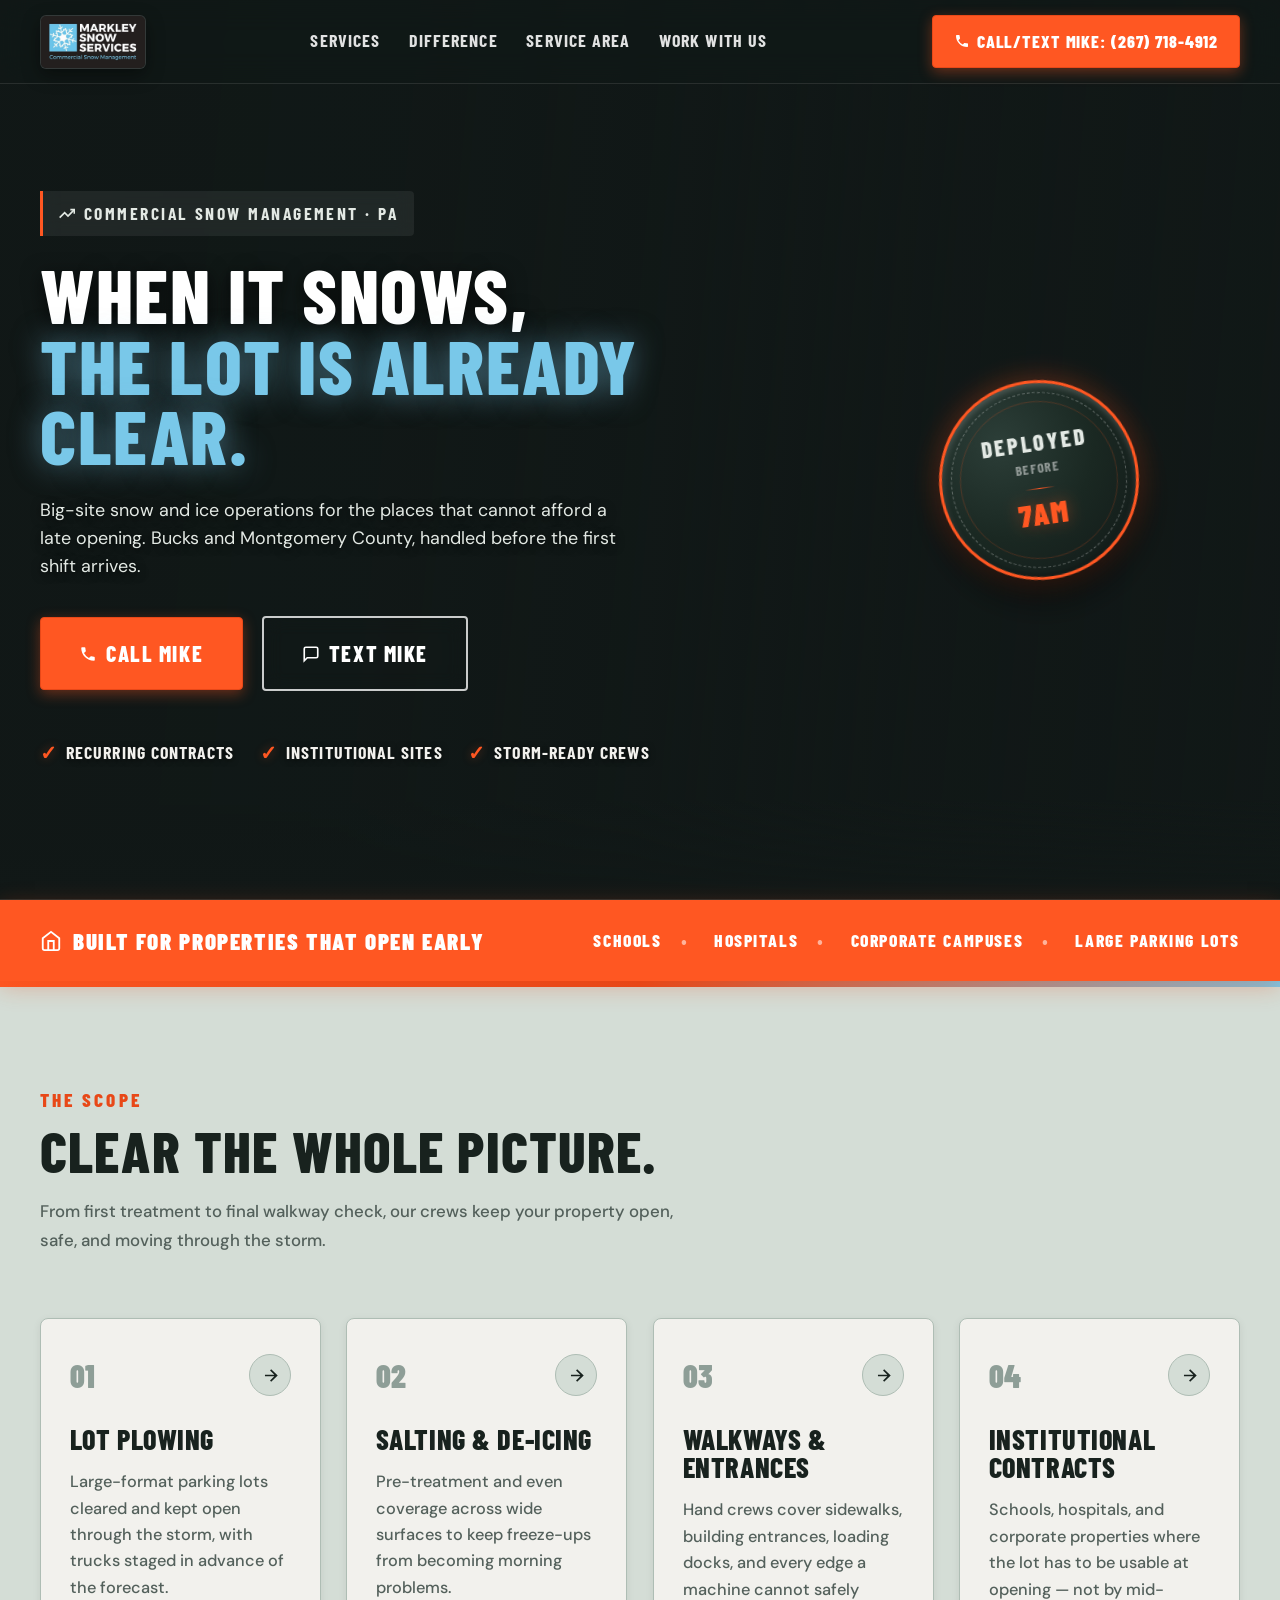
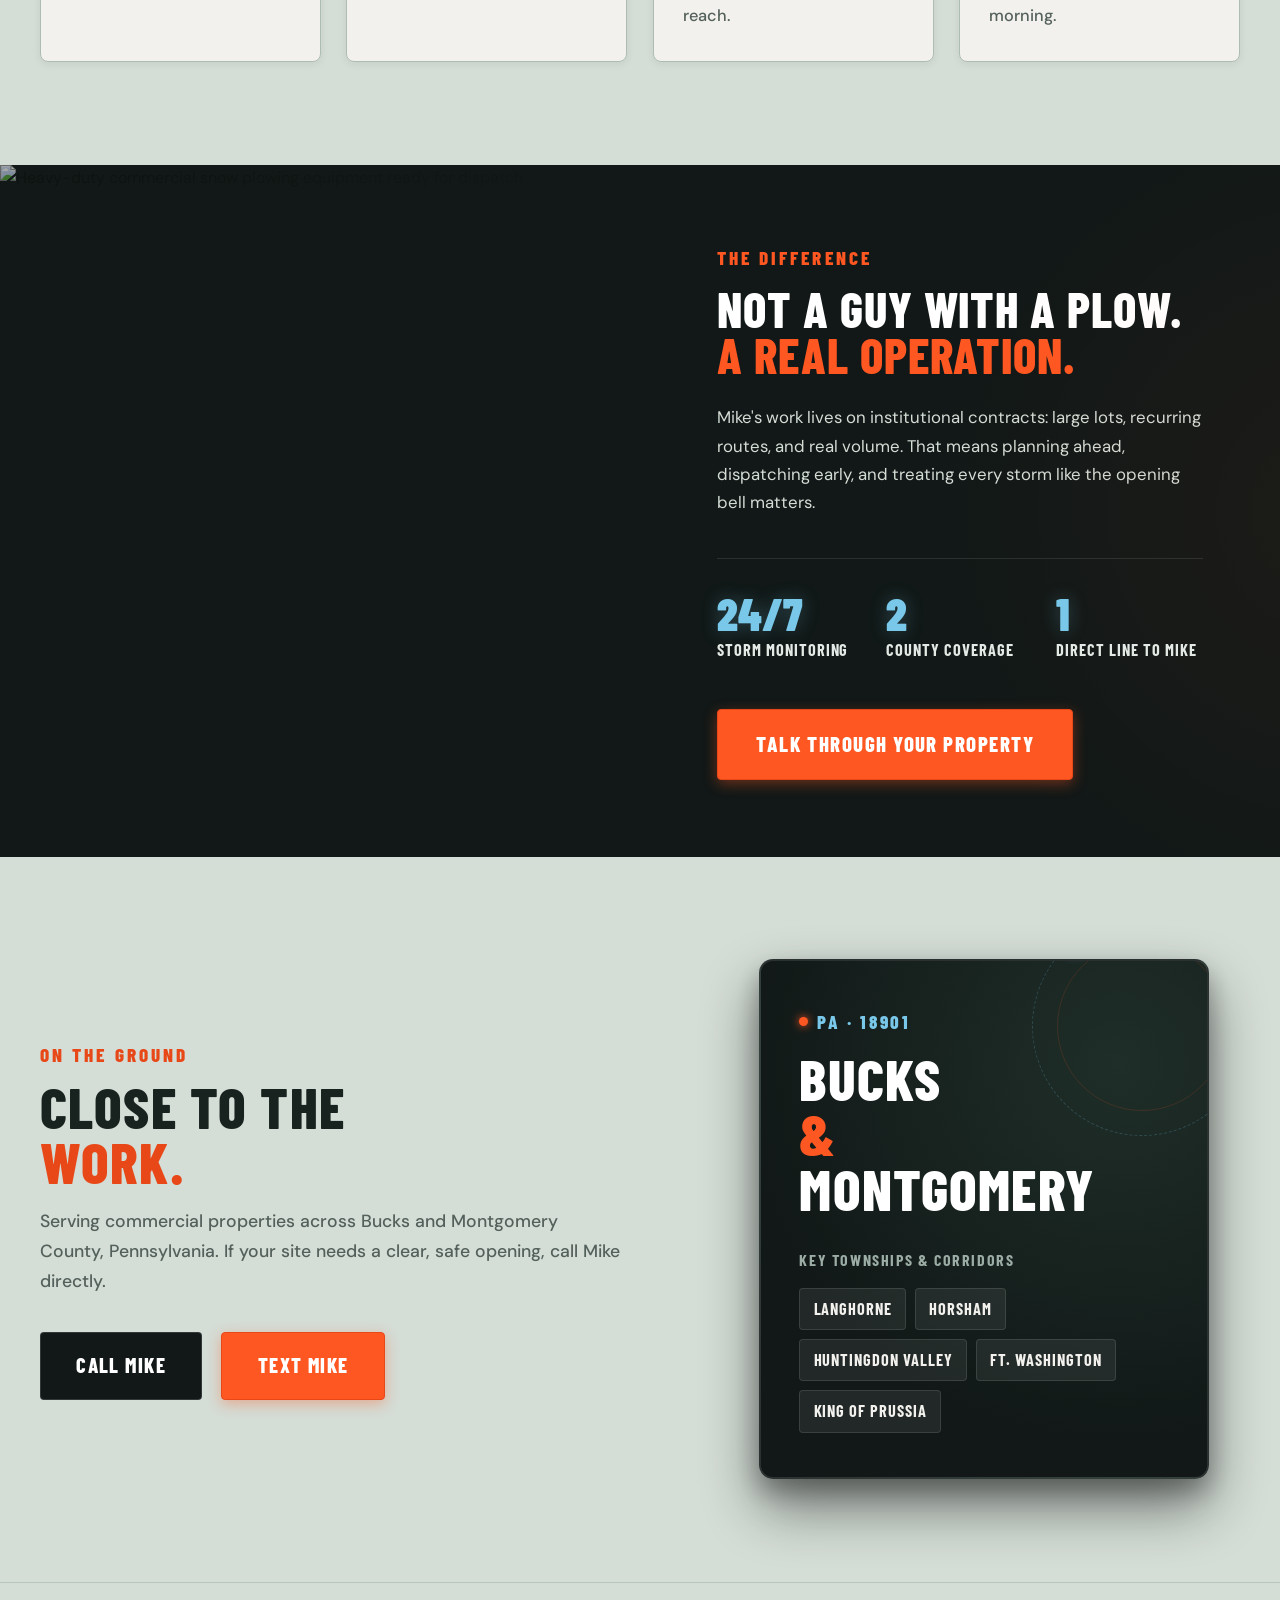
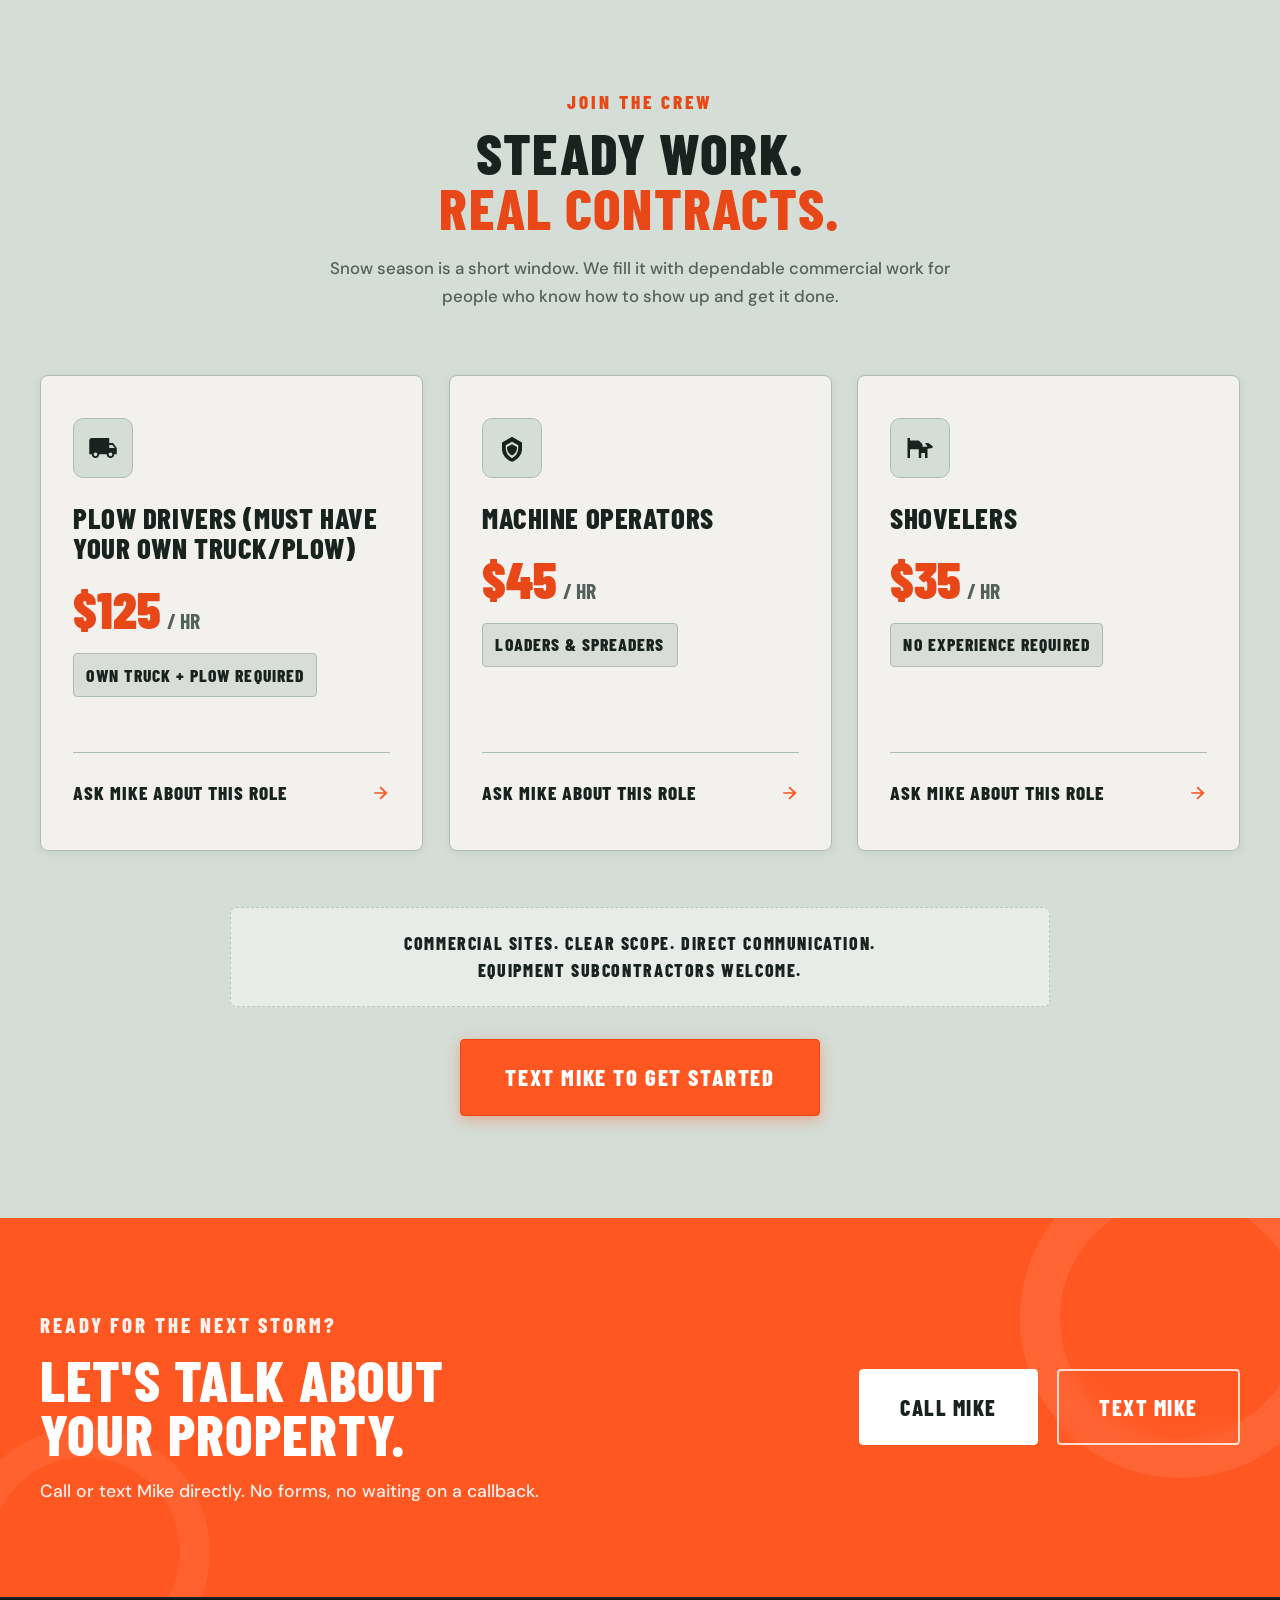
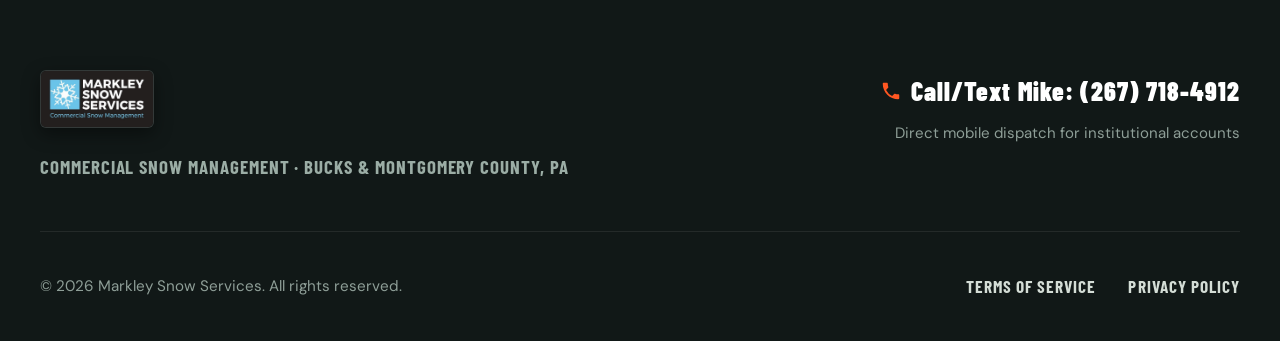
==== commit baf5e579: "Add truck and plow requirement to plow driver listings" ====
--- a/index.html
+++ b/index.html
@@ -405,18 +405,18 @@
 
         <div class="hiring-grid">
 
-          <!-- Rate Card 1: Plow Drivers — $125/hr -->
+          <!-- Rate Card 1: Plow Drivers (must have your own truck/plow) — $125/hr -->
           <a href="sms:+12677184912"
              class="rate-card reveal reveal-delay-1"
              data-testid="hiring-card-plow-drivers"
-             aria-label="Text Mike about Plow Drivers role — $125 per hour">
+             aria-label="Text Mike about Plow Drivers (must have your own truck/plow) role — $125 per hour">
             <div class="rate-card-top">
               <div class="rate-card-icon-wrap" aria-hidden="true">
                 <svg class="rate-card-icon" viewBox="0 0 24 24">
                   <path d="M20 8h-3V4H3c-1.1 0-2 .9-2 2v11h2c0 1.66 1.34 3 3 3s3-1.34 3-3h6c0 1.66 1.34 3 3 3s3-1.34 3-3h2v-5l-3-4zM6 18.5c-.83 0-1.5-.67-1.5-1.5s.67-1.5 1.5-1.5 1.5.67 1.5 1.5-.67 1.5-1.5 1.5zm13.5-9l1.96 2.5H17V9.5h2.5zm-1.5 9c-.83 0-1.5-.67-1.5-1.5s.67-1.5 1.5-1.5 1.5.67 1.5 1.5-.67 1.5-1.5 1.5z"/>
                 </svg>
               </div>
-              <h3 class="rate-card-title">PLOW DRIVERS</h3>
+              <h3 class="rate-card-title">PLOW DRIVERS (must have your own truck/plow)</h3>
               <div class="rate-price-row">
                 <span class="rate-amount">$125</span>
                 <span class="rate-unit">/ HR</span>
@@ -601,14 +601,14 @@
       </h2>
 
       <p class="popup-desc">
-        We're bringing on plow drivers, machine operators, shovelers, and equipment
+        We're bringing on plow drivers (must have your own truck/plow), machine operators, shovelers, and equipment
         subcontractors for commercial routes.
       </p>
 
       <!-- Rates List -->
       <div class="popup-rates-list" data-testid="hiring-rates" aria-label="Hiring rates">
         <div class="popup-rate-item">
-          <span class="popup-role-name">PLOW DRIVERS</span>
+          <span class="popup-role-name">PLOW DRIVERS (must have your own truck/plow)</span>
           <span class="popup-role-pay">$125 / HR</span>
         </div>
         <div class="popup-rate-item">
